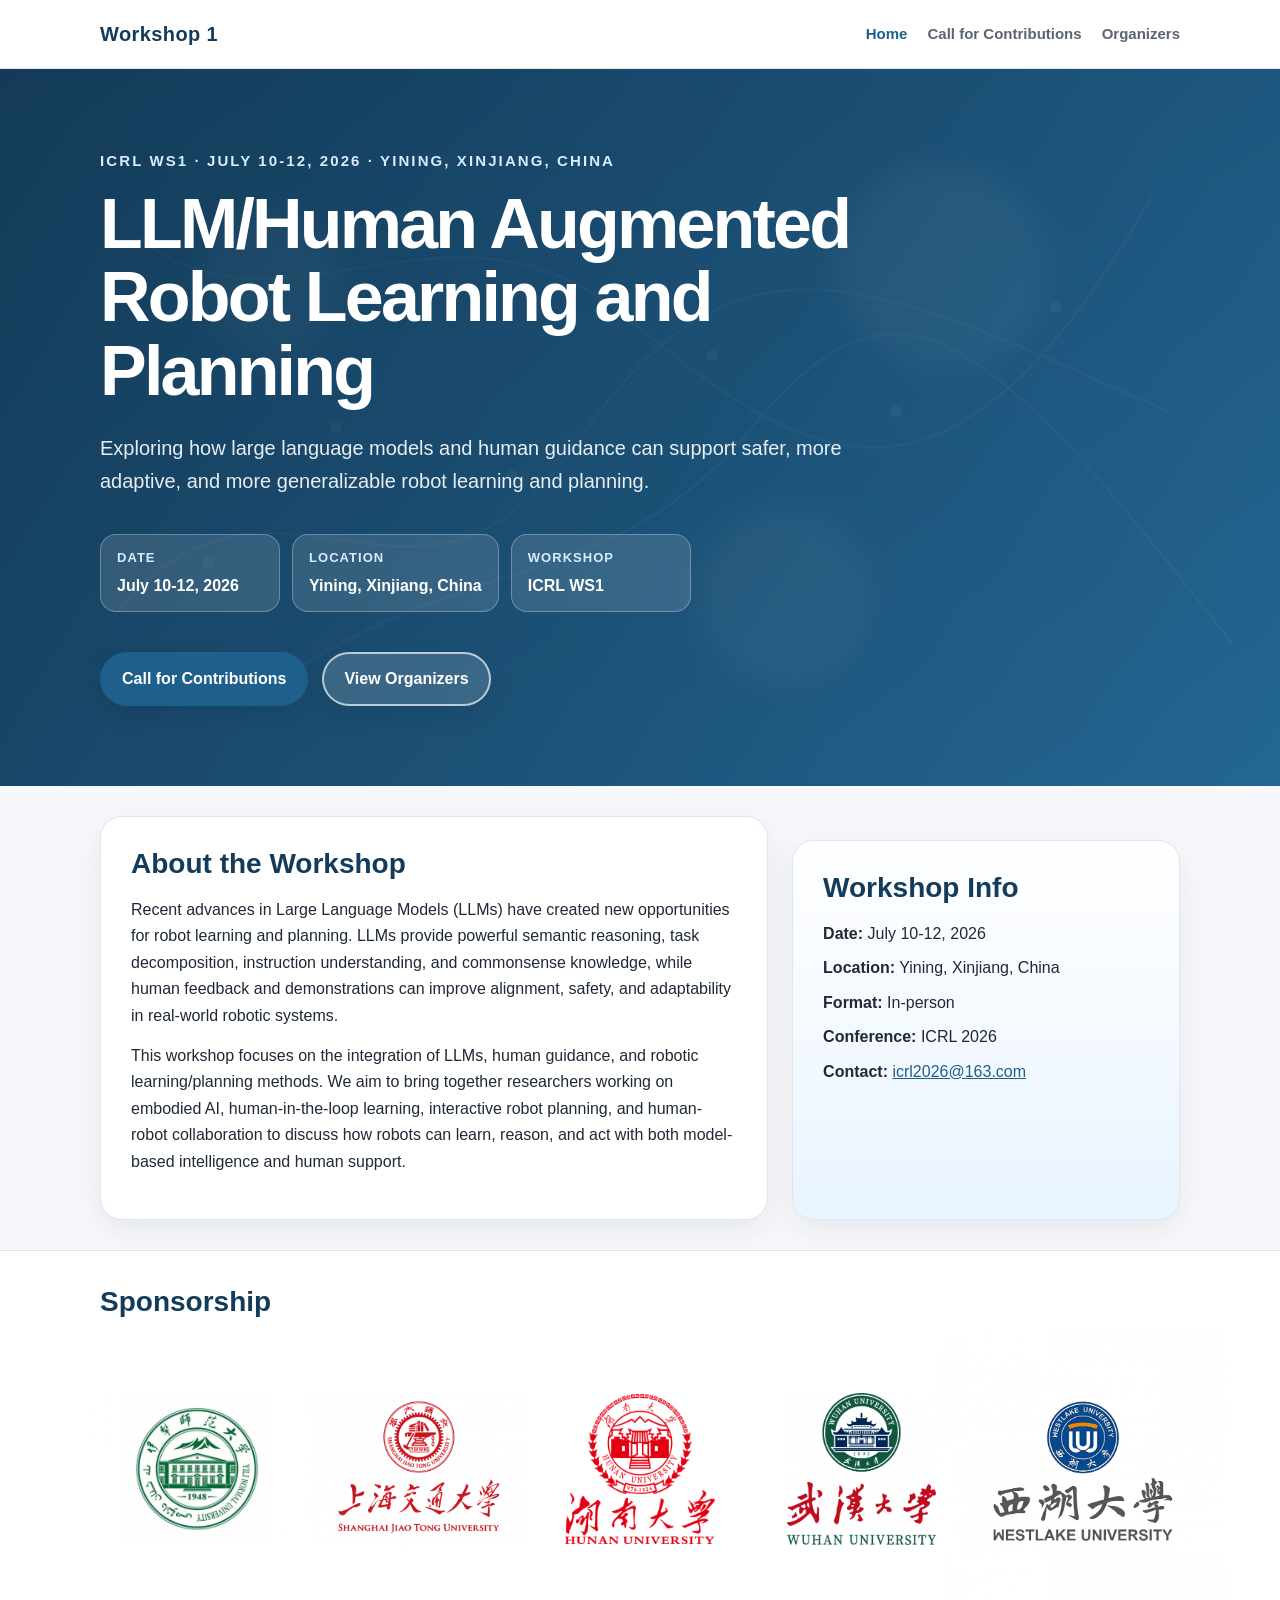
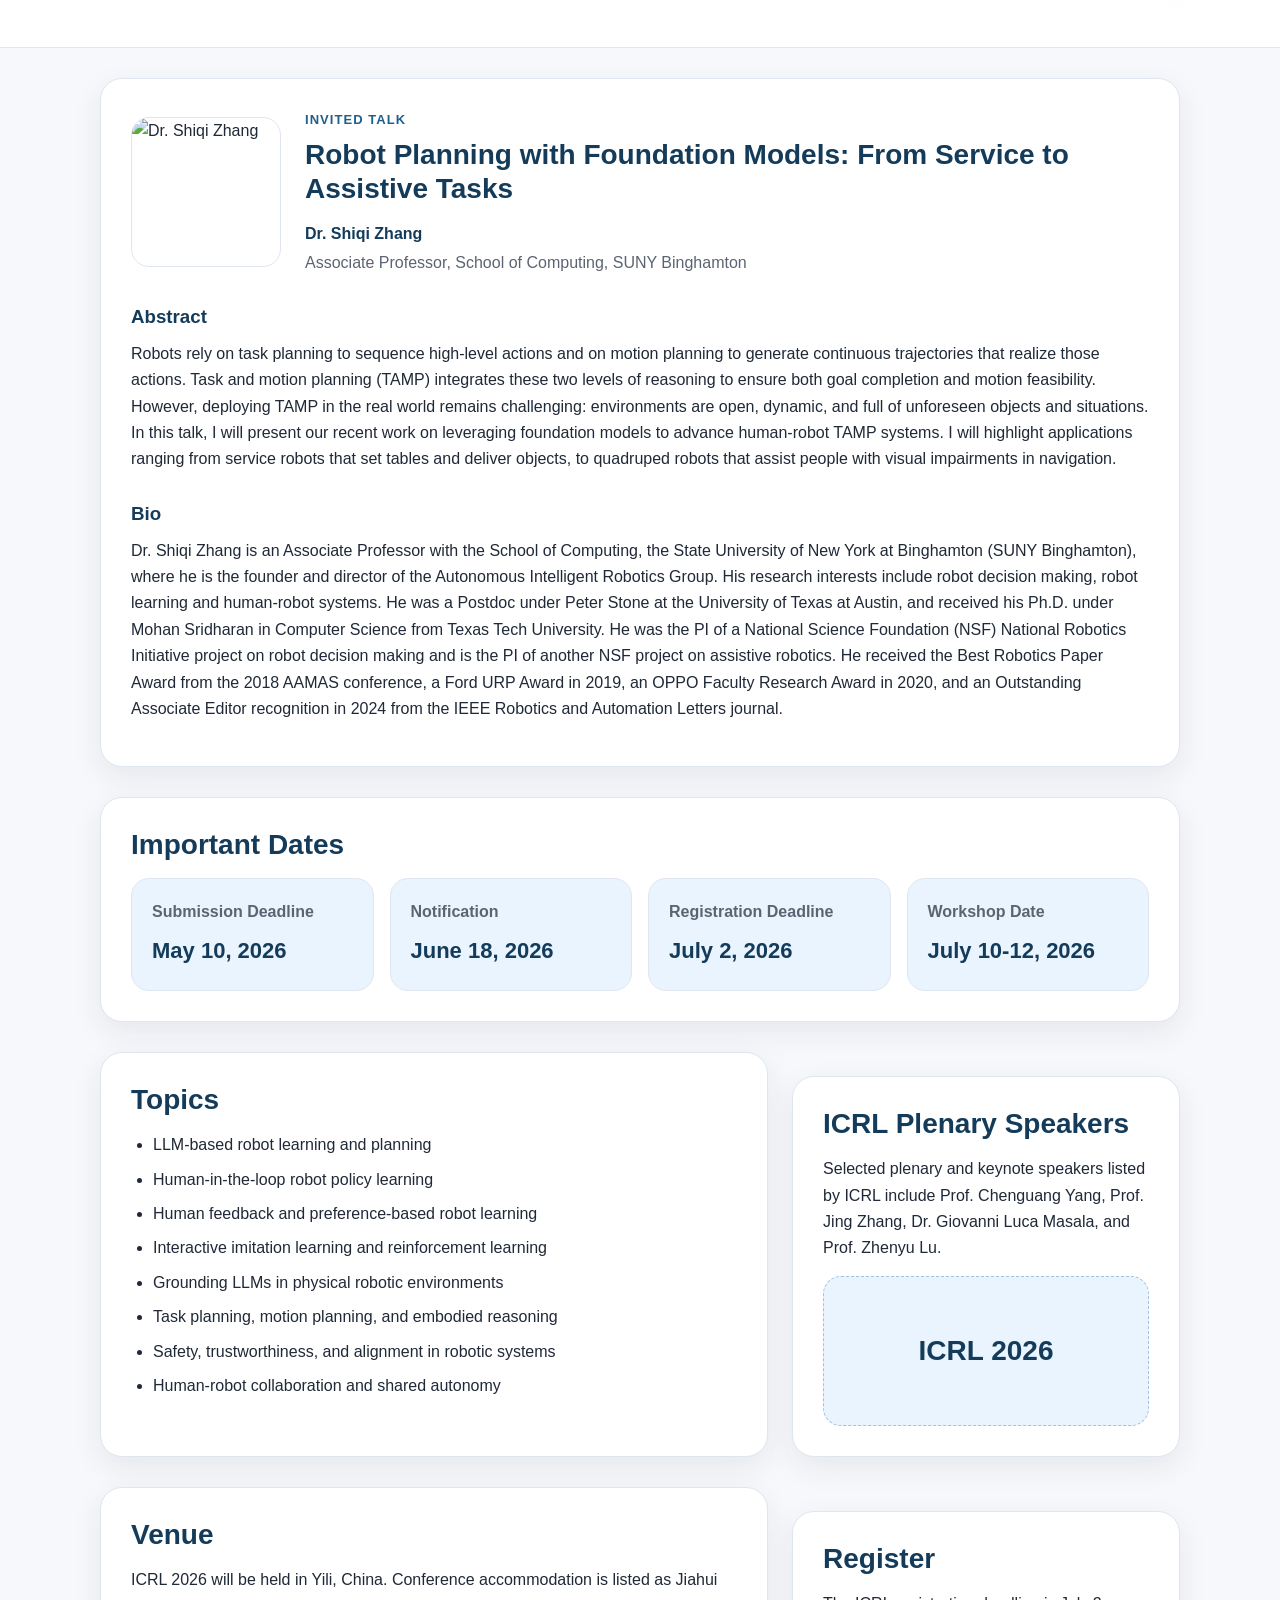
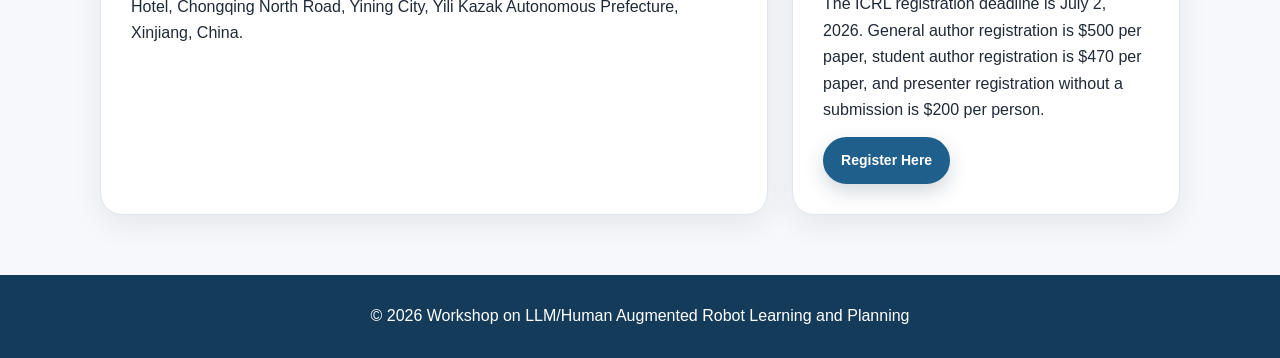
==== index.html @ d215c648 "Update website content" ====
<!DOCTYPE html>
<html lang="en">
<head>
  <meta charset="UTF-8" />
  <meta name="viewport" content="width=device-width, initial-scale=1.0" />
  <title>LLM/Human Augmented Robot Learning and Planning</title>
  <link rel="stylesheet" href="style.css" />
</head>
<body>
  <header class="topbar">
    <div class="wrap nav-wrap">
      <a class="site-name" href="index.html">Workshop 1</a>
      <nav>
        <a class="active" href="index.html">Home</a>
        <a href="call-for-contributions.html">Call for Contributions</a>
        <a href="organizers.html">Organizers</a>
      </nav>
    </div>
  </header>

  <main>
    <section class="hero">
      <div class="wrap hero-inner">
        <p class="eyebrow">ICRL WS1 · July 10-12, 2026 · Yining, Xinjiang, China</p>
        <h1>LLM/Human Augmented Robot Learning and Planning</h1>
        <p class="hero-summary">
          Exploring how large language models and human guidance can support safer,
          more adaptive, and more generalizable robot learning and planning.
        </p>
        <ul class="hero-facts">
          <li>
            <strong>Date</strong>
            <span>July 10-12, 2026</span>
          </li>
          <li>
            <strong>Location</strong>
            <span>Yining, Xinjiang, China</span>
          </li>
          <li>
            <strong>Workshop</strong>
            <span>ICRL WS1</span>
          </li>
        </ul>
        <div class="hero-actions">
          <a class="button" href="call-for-contributions.html">Call for Contributions</a>
          <a class="button ghost" href="organizers.html">View Organizers</a>
        </div>
      </div>
    </section>

    <section class="wrap content-grid">
      <article class="card wide">
        <h2>About the Workshop</h2>
        <p>
          Recent advances in Large Language Models (LLMs) have created new opportunities
          for robot learning and planning. LLMs provide powerful semantic reasoning,
          task decomposition, instruction understanding, and commonsense knowledge, while
          human feedback and demonstrations can improve alignment, safety, and adaptability
          in real-world robotic systems.
        </p>
        <p>
          This workshop focuses on the integration of LLMs, human guidance, and robotic
          learning/planning methods. We aim to bring together researchers working on
          embodied AI, human-in-the-loop learning, interactive robot planning, and
          human-robot collaboration to discuss how robots can learn, reason, and act with
          both model-based intelligence and human support.
        </p>
      </article>

      <aside class="card highlight">
        <h2>Workshop Info</h2>
        <ul class="clean-list">
          <li><strong>Date:</strong> July 10-12, 2026</li>
          <li><strong>Location:</strong> Yining, Xinjiang, China</li>
          <li><strong>Format:</strong> In-person</li>
          <li><strong>Conference:</strong> ICRL 2026</li>
          <li><strong>Contact:</strong> <a href="mailto:icrl2026@163.com">icrl2026@163.com</a></li>
        </ul>
        
      </aside>
    </section>

    <section class="organization-band">
      <div class="wrap">
        <h2>Sponsorship</h2>
        <div class="sponsor-row">
          <div class="sponsor-logo">
            <img class="logo-yili" src="assets/logos/ylsf.png" alt="Yili Normal University" />
          </div>
          <div class="sponsor-logo">
            <img class="logo-sjtu" src="assets/logos/shjt.png" alt="Shanghai Jiao Tong University" />
          </div>
          <div class="sponsor-logo">
            <img class="logo-hunan" src="assets/logos/hn.png" alt="Hunan University" />
          </div>
          <div class="sponsor-logo">
            <img class="logo-wuhan" src="assets/logos/wh.png" alt="Wuhan University" />
          </div>
          <div class="sponsor-logo">
            <img class="logo-westlake" src="assets/logos/xh.png" alt="Westlake University" />
          </div>
        </div>
      </div>
    </section>



    <section class="wrap">
  <article class="card talk-card">
    <div class="talk-header">
      <img
        class="talk-photo"
        src="https://www.cs.binghamton.edu/~szhang/images/recent.jpg"
        alt="Dr. Shiqi Zhang"
      />
      <div>
        <p class="section-label">Invited Talk</p>
        <h2>Robot Planning with Foundation Models: From Service to Assistive Tasks</h2>
        <p class="speaker-name">Dr. Shiqi Zhang</p>
        <p class="speaker-affiliation">
          Associate Professor, School of Computing, SUNY Binghamton
        </p>
      </div>
    </div>

    <h3>Abstract</h3>
    <p>
      Robots rely on task planning to sequence high-level actions and on motion planning
      to generate continuous trajectories that realize those actions. Task and motion
      planning (TAMP) integrates these two levels of reasoning to ensure both goal
      completion and motion feasibility. However, deploying TAMP in the real world
      remains challenging: environments are open, dynamic, and full of unforeseen objects
      and situations. In this talk, I will present our recent work on leveraging
      foundation models to advance human-robot TAMP systems. I will highlight
      applications ranging from service robots that set tables and deliver objects, to
      quadruped robots that assist people with visual impairments in navigation.
    </p>

    <h3>Bio</h3>
    <p>
      Dr. Shiqi Zhang is an Associate Professor with the School of Computing, the State
      University of New York at Binghamton (SUNY Binghamton), where he is the founder and
      director of the Autonomous Intelligent Robotics Group. His research interests include
      robot decision making, robot learning and human-robot systems. He was a Postdoc under
      Peter Stone at the University of Texas at Austin, and received his Ph.D. under Mohan
      Sridharan in Computer Science from Texas Tech University. He was the PI of a National
      Science Foundation (NSF) National Robotics Initiative project on robot decision making
      and is the PI of another NSF project on assistive robotics. He received the Best
      Robotics Paper Award from the 2018 AAMAS conference, a Ford URP Award in 2019, an
      OPPO Faculty Research Award in 2020, and an Outstanding Associate Editor recognition
      in 2024 from the IEEE Robotics and Automation Letters journal.
    </p>
  </article>
</section>


    <section class="wrap">
      <div class="card">
        <h2>Important Dates</h2>
        <div class="date-grid">
          <div class="date-item">
            <span>Submission Deadline</span>
            <strong>May 10, 2026</strong>
          </div>
          <div class="date-item">
            <span>Notification</span>
            <strong>June 18, 2026</strong>
          </div>
          <div class="date-item">
            <span>Registration Deadline</span>
            <strong>July 2, 2026</strong>
          </div>
          <div class="date-item">
            <span>Workshop Date</span>
            <strong>July 10-12, 2026</strong>
          </div>
        </div>
      </div>
    </section>

    <section class="wrap content-grid">
      <article class="card">
        <h2>Topics</h2>
        <ul>
          <li>LLM-based robot learning and planning</li>
          <li>Human-in-the-loop robot policy learning</li>
          <li>Human feedback and preference-based robot learning</li>
          <li>Interactive imitation learning and reinforcement learning</li>
          <li>Grounding LLMs in physical robotic environments</li>
          <li>Task planning, motion planning, and embodied reasoning</li>
          <li>Safety, trustworthiness, and alignment in robotic systems</li>
          <li>Human-robot collaboration and shared autonomy</li>
        </ul>
      </article>

      <article class="card">
        <h2>ICRL Plenary Speakers</h2>
        <p>
          Selected plenary and keynote speakers listed by ICRL include Prof. Chenguang Yang,
          Prof. Jing Zhang, Dr. Giovanni Luca Masala, and Prof. Zhenyu Lu.
        </p>
        <div class="speaker-placeholder">
          <span>ICRL 2026</span>
        </div>
      </article>
    </section>

    <section class="wrap content-grid">
      <article class="card">
        <h2>Venue</h2>
        <p>
          ICRL 2026 will be held in Yili, China. Conference accommodation is listed as
          Jiahui Hotel, Chongqing North Road, Yining City, Yili Kazak Autonomous
          Prefecture, Xinjiang, China.
        </p>
      </article>

      <article class="card">
        <h2>Register</h2>
        <p>
          The ICRL registration deadline is July 2, 2026. General author registration is
          $500 per paper, student author registration is $470 per paper, and presenter
          registration without a submission is $200 per person.
        </p>
        <a class="button small" href="https://www.icrl.net/registration-2/">Register Here</a>
      </article>
    </section>
  </main>

  <footer>
    <div class="wrap">
      <p>© 2026 Workshop on LLM/Human Augmented Robot Learning and Planning</p>
    </div>
  </footer>
</body>
</html>
---- style.css ----
:root {
  --bg: #f7f8fb;
  --text: #1f2937;
  --muted: #5b6472;
  --primary: #1f5f8b;
  --primary-dark: #143c5a;
  --accent: #e9f4ff;
  --card: #ffffff;
  --border: #dfe6ef;
  --shadow: 0 10px 30px rgba(18, 43, 68, 0.08);
}

* {
  box-sizing: border-box;
}

html {
  scroll-behavior: smooth;
}

body {
  margin: 0;
  font-family: Arial, Helvetica, sans-serif;
  color: var(--text);
  background: var(--bg);
  line-height: 1.65;
}

.wrap {
  width: min(1080px, calc(100% - 40px));
  margin: 0 auto;
}

.topbar {
  position: sticky;
  top: 0;
  z-index: 10;
  background: rgba(255, 255, 255, 0.96);
  border-bottom: 1px solid var(--border);
  backdrop-filter: blur(8px);
}

.nav-wrap {
  display: flex;
  justify-content: space-between;
  align-items: center;
  min-height: 68px;
  gap: 24px;
}

.site-name {
  font-weight: 800;
  color: var(--primary-dark);
  text-decoration: none;
  font-size: 20px;
  letter-spacing: 0.02em;
}

nav {
  display: flex;
  gap: 20px;
  flex-wrap: wrap;
  justify-content: flex-end;
}

nav a {
  color: var(--muted);
  text-decoration: none;
  font-weight: 700;
  font-size: 15px;
}

nav a:hover,
nav a.active {
  color: var(--primary);
}

.hero {
  min-height: 520px;
  display: flex;
  align-items: center;
  background:
    linear-gradient(120deg, rgba(20, 60, 90, 0.92), rgba(31, 95, 139, 0.82)),
    url("assets/banner.svg") center/cover no-repeat;
  color: white;
}

.hero-inner {
  padding: 80px 0;
}

.eyebrow {
  margin: 0 0 14px;
  font-size: 15px;
  text-transform: uppercase;
  letter-spacing: 0.14em;
  font-weight: 800;
  color: #d8ecff;
}

.hero h1,
.page-title h1 {
  margin: 0;
  max-width: 900px;
  font-size: clamp(38px, 6vw, 70px);
  line-height: 1.05;
  letter-spacing: -0.04em;
}

.hero-subtitle {
  max-width: 760px;
  font-size: 21px;
  margin: 24px 0 32px;
  color: rgba(255, 255, 255, 0.9);
}

.hero-summary {
  max-width: 760px;
  margin: 24px 0 28px;
  color: rgba(255, 255, 255, 0.9);
  font-size: 20px;
}

.hero-facts {
  display: flex;
  flex-wrap: wrap;
  gap: 12px;
  margin: 0 0 32px;
  padding: 0;
  list-style: none;
}

.hero-facts li {
  min-width: 180px;
  padding: 12px 16px;
  border: 1px solid rgba(255, 255, 255, 0.28);
  border-radius: 16px;
  background: rgba(255, 255, 255, 0.12);
}

.hero-facts strong,
.hero-facts span {
  display: block;
}

.hero-facts strong {
  font-size: 13px;
  text-transform: uppercase;
  letter-spacing: 0.08em;
  color: #d8ecff;
}

.hero-facts span {
  margin-top: 4px;
  color: #ffffff;
  font-weight: 800;
}

.hero-actions {
  display: flex;
  gap: 14px;
  flex-wrap: wrap;
}

.button {
  display: inline-flex;
  align-items: center;
  justify-content: center;
  padding: 12px 20px;
  border-radius: 999px;
  background: var(--primary);
  color: white;
  text-decoration: none;
  font-weight: 800;
  border: 2px solid var(--primary);
  box-shadow: 0 8px 20px rgba(18, 43, 68, 0.18);
}

.button:hover {
  background: var(--primary-dark);
  border-color: var(--primary-dark);
}

.button.ghost {
  background: rgba(255, 255, 255, 0.14);
  color: white;
  border-color: rgba(255, 255, 255, 0.65);
}

.button.small {
  padding: 10px 16px;
  font-size: 14px;
}

.page-title {
  padding: 86px 0;
  color: white;
  background: linear-gradient(120deg, var(--primary-dark), var(--primary));
}

main > .wrap,
main > .content-grid {
  margin-top: 30px;
  margin-bottom: 30px;
}

.content-grid {
  display: grid;
  grid-template-columns: minmax(0, 1.55fr) minmax(280px, 0.9fr);
  gap: 24px;
}

.card {
  background: var(--card);
  border: 1px solid var(--border);
  border-radius: 22px;
  padding: 30px;
  box-shadow: var(--shadow);
}

.card + .card {
  margin-top: 24px;
}

.card.wide {
  min-height: 100%;
}

.card.highlight {
  background: linear-gradient(180deg, #ffffff, var(--accent));
}

.organization-band {
  margin: 18px 0 24px;
  padding: 34px 0 38px;
  background: #ffffff;
  border-top: 1px solid var(--border);
  border-bottom: 1px solid var(--border);
}

.organization-band h2 {
  margin-bottom: 10px;
}

.sponsor-row {
  display: grid;
  grid-template-columns: repeat(5, minmax(150px, 1fr));
  gap: 28px;
  align-items: center;
  max-width: 1080px;
  margin: 0 auto;
}

.sponsor-logo {
  display: flex;
  min-height: 164px;
  align-items: center;
  justify-content: center;
  padding: 0 8px;
}

.sponsor-logo img {
  width: auto;
  max-width: 252px;
  max-height: 154px;
  object-fit: contain;
}

.sponsor-logo .logo-yili {
  max-width: 216px;
  max-height: 144px;
}

.sponsor-logo .logo-sjtu {
  max-width: 264px;
  max-height: 154px;
}

.sponsor-logo .logo-hunan {
  max-width: 208px;
  max-height: 150px;
}

.sponsor-logo .logo-wuhan {
  max-width: 218px;
  max-height: 152px;
}

.sponsor-logo .logo-westlake {
  max-width: 450px;
  max-height: 280px;
}

h2 {
  margin: 0 0 16px;
  color: var(--primary-dark);
  font-size: 28px;
  line-height: 1.2;
}

p {
  margin: 0 0 14px;
}

ul {
  margin: 0;
  padding-left: 22px;
}

li {
  margin: 8px 0;
}

.clean-list {
  list-style: none;
  padding-left: 0;
}

.date-grid {
  display: grid;
  grid-template-columns: repeat(4, minmax(0, 1fr));
  gap: 16px;
}

.date-item {
  padding: 20px;
  border: 1px solid var(--border);
  border-radius: 18px;
  background: var(--accent);
}

.date-item span {
  display: block;
  color: var(--muted);
  font-weight: 700;
  margin-bottom: 8px;
}

.date-item strong {
  color: var(--primary-dark);
  font-size: 22px;
}

.speaker-placeholder {
  height: 150px;
  border-radius: 18px;
  display: grid;
  place-items: center;
  background: var(--accent);
  border: 1px dashed #9fc2df;
  color: var(--primary-dark);
  font-size: 28px;
  font-weight: 800;
}

table {
  width: 100%;
  border-collapse: collapse;
  overflow: hidden;
  border-radius: 12px;
}

th,
td {
  border: 1px solid var(--border);
  padding: 14px;
  text-align: left;
}

th {
  background: var(--accent);
  color: var(--primary-dark);
}

.organizers-grid {
  display: grid;
  grid-template-columns: repeat(2, minmax(0, 1fr));
  gap: 24px;
}

.organizer-card {
  display: flex;
  gap: 20px;
  align-items: flex-start;
  background: white;
  border: 1px solid var(--border);
  border-radius: 22px;
  padding: 24px;
  box-shadow: var(--shadow);
}

.organizer-card img {
  width: 118px;
  height: 118px;
  border-radius: 18px;
  object-fit: cover;
  flex: 0 0 auto;
  background: var(--accent);
}

.organizer-card h2 {
  font-size: 22px;
  margin-bottom: 6px;
}

.affiliation {
  color: var(--primary);
  font-weight: 800;
  margin-bottom: 10px;
}

a {
  color: var(--primary);
}

footer {
  margin-top: 60px;
  padding: 28px 0;
  color: white;
  background: var(--primary-dark);
  text-align: center;
}

footer p {
  margin: 0;
}

@media (max-width: 800px) {
  .nav-wrap {
    align-items: flex-start;
    flex-direction: column;
    padding: 14px 0;
  }

  nav {
    justify-content: flex-start;
    gap: 12px;
  }

  .hero {
    min-height: 460px;
  }

  .organization-band {
    padding: 28px 0 32px;
  }

  .organization-band h2 {
    margin-bottom: 10px;
  }

  .content-grid,
  .organizers-grid,
  .date-grid {
    grid-template-columns: 1fr;
  }

  .sponsor-row {
    grid-template-columns: repeat(2, minmax(0, 1fr));
    gap: 18px;
  }

  .sponsor-logo {
    min-height: 124px;
  }

  .sponsor-logo img {
    max-width: 176px;
    max-height: 112px;
  }

  .sponsor-logo .logo-yili {
    max-width: 168px;
    max-height: 112px;
  }

  .sponsor-logo .logo-sjtu {
    max-width: 184px;
    max-height: 116px;
  }

  .sponsor-logo .logo-hunan {
    max-width: 158px;
    max-height: 112px;
  }

  .sponsor-logo .logo-wuhan {
    max-width: 168px;
    max-height: 114px;
  }

  .sponsor-logo .logo-westlake {
    max-width: 226px;
    max-height: 142px;
  }

  .organizer-card {
    flex-direction: column;
  }
}

.talk-card h3 {
  margin: 26px 0 8px;
  color: var(--primary-dark);
}

.talk-header {
  display: grid;
  grid-template-columns: 150px 1fr;
  gap: 24px;
  align-items: center;
  margin-bottom: 24px;
}

.talk-photo {
  width: 150px;
  height: 150px;
  border-radius: 18px;
  object-fit: cover;
  border: 1px solid var(--border);
}

.section-label {
  margin: 0 0 8px;
  color: var(--primary);
  font-weight: 800;
  text-transform: uppercase;
  letter-spacing: 0.08em;
  font-size: 13px;
}

.speaker-name {
  margin: 12px 0 2px;
  font-weight: 800;
  color: var(--primary-dark);
}

.speaker-affiliation {
  margin: 0;
  color: var(--muted);
}

@media (max-width: 680px) {
  .talk-header {
    grid-template-columns: 1fr;
  }

  .talk-photo {
    width: 132px;
    height: 132px;
  }
}
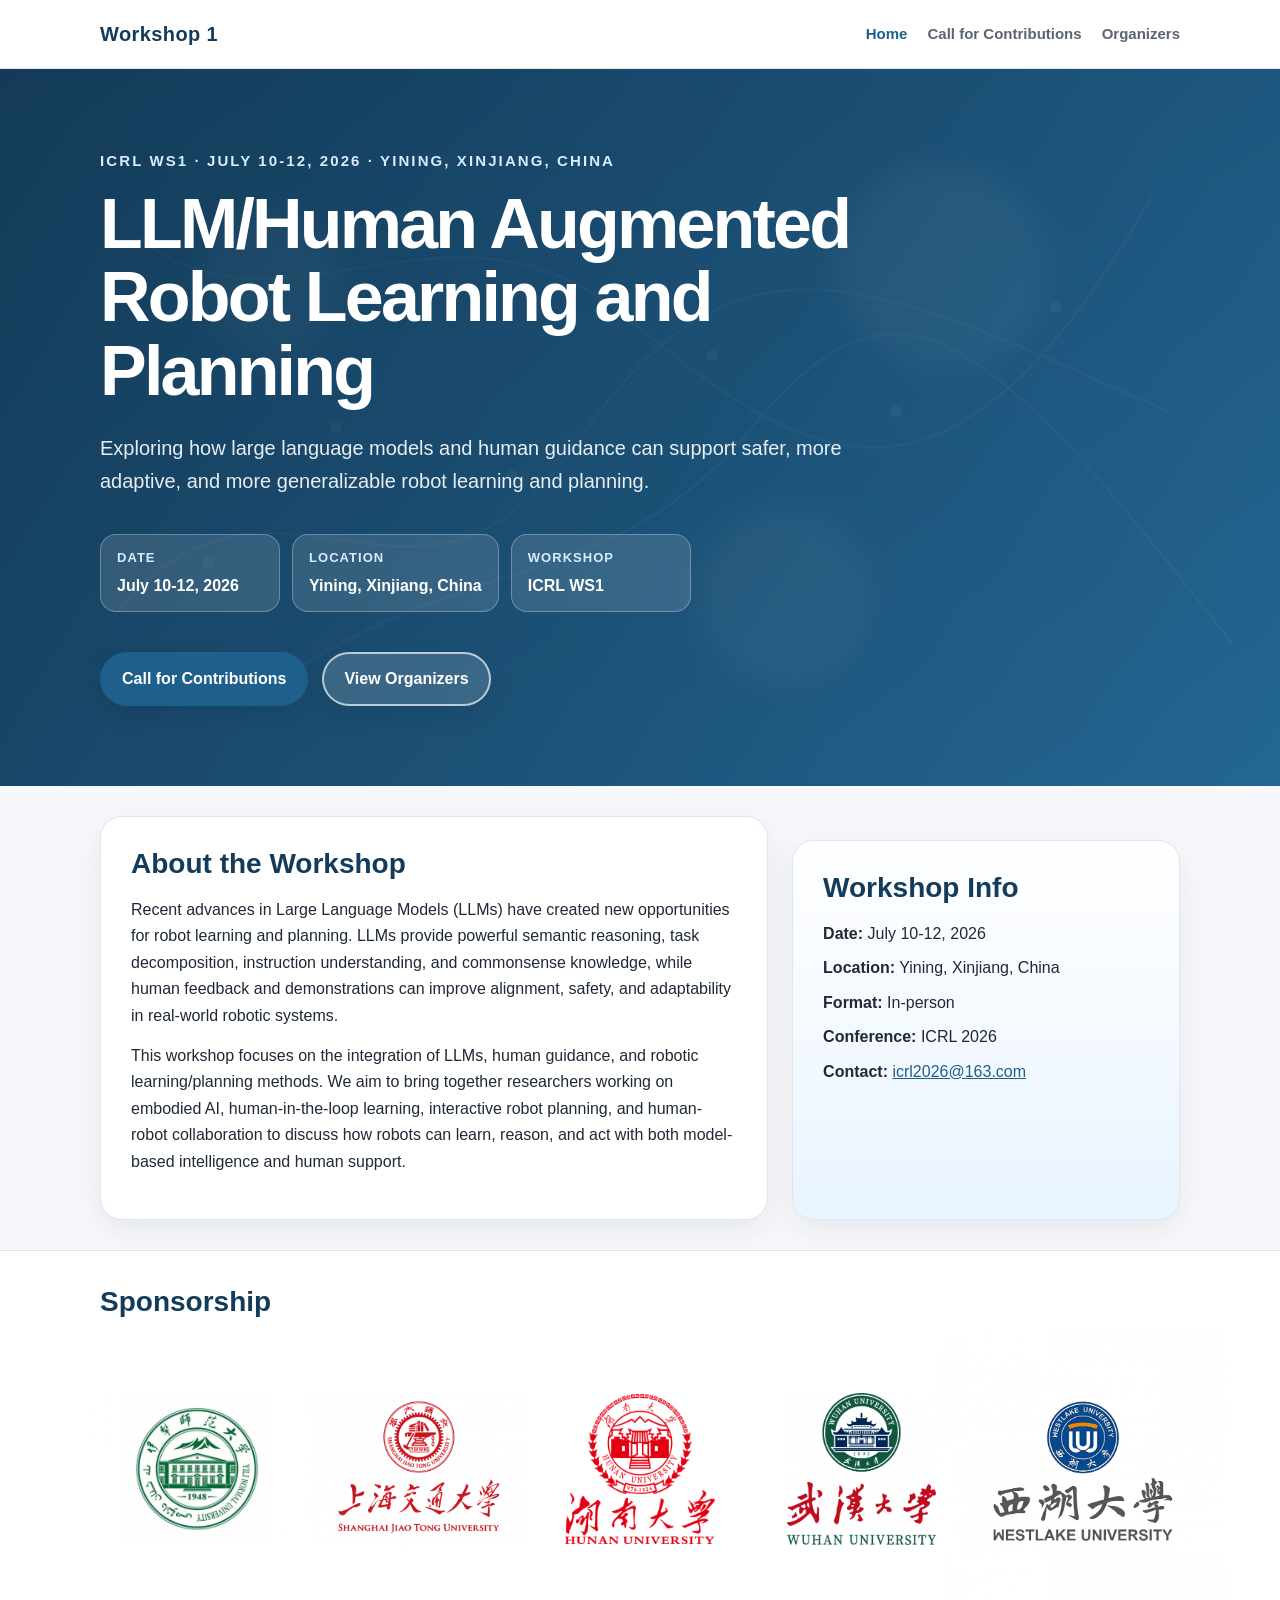
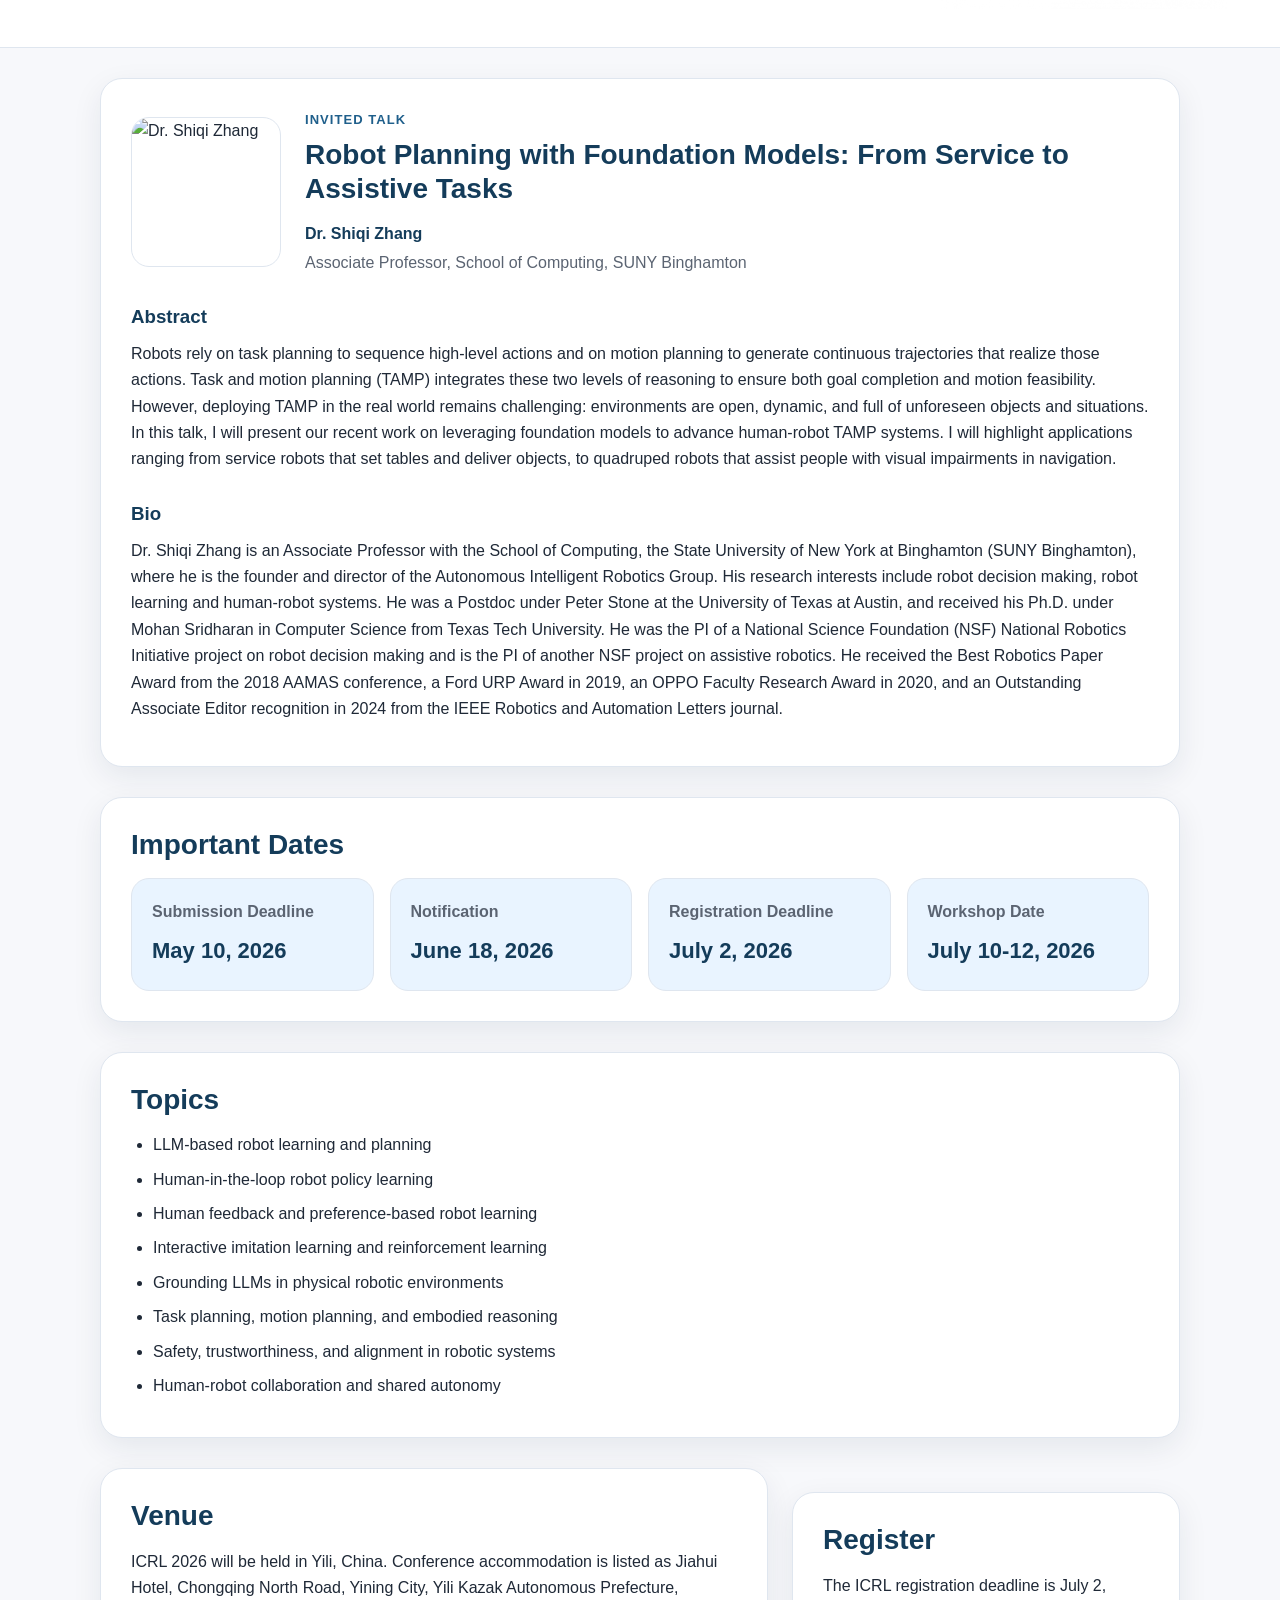
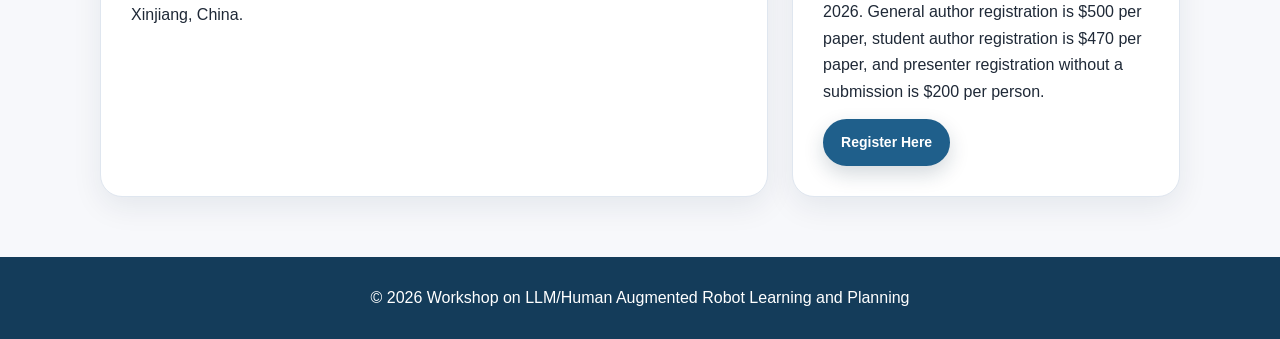
==== commit 5fa906f8: "Update website content-1" ====
--- a/index.html
+++ b/index.html
@@ -178,7 +178,7 @@
       </div>
     </section>
 
-    <section class="wrap content-grid">
+    <section class="wrap">
       <article class="card">
         <h2>Topics</h2>
         <ul>
@@ -192,17 +192,6 @@
           <li>Human-robot collaboration and shared autonomy</li>
         </ul>
       </article>
-
-      <article class="card">
-        <h2>ICRL Plenary Speakers</h2>
-        <p>
-          Selected plenary and keynote speakers listed by ICRL include Prof. Chenguang Yang,
-          Prof. Jing Zhang, Dr. Giovanni Luca Masala, and Prof. Zhenyu Lu.
-        </p>
-        <div class="speaker-placeholder">
-          <span>ICRL 2026</span>
-        </div>
-      </article>
     </section>
 
     <section class="wrap content-grid">
--- a/style.css
+++ b/style.css
@@ -341,18 +341,6 @@
   font-size: 22px;
 }
 
-.speaker-placeholder {
-  height: 150px;
-  border-radius: 18px;
-  display: grid;
-  place-items: center;
-  background: var(--accent);
-  border: 1px dashed #9fc2df;
-  color: var(--primary-dark);
-  font-size: 28px;
-  font-weight: 800;
-}
-
 table {
   width: 100%;
   border-collapse: collapse;
@@ -549,4 +537,4 @@
     width: 132px;
     height: 132px;
   }
-}+}
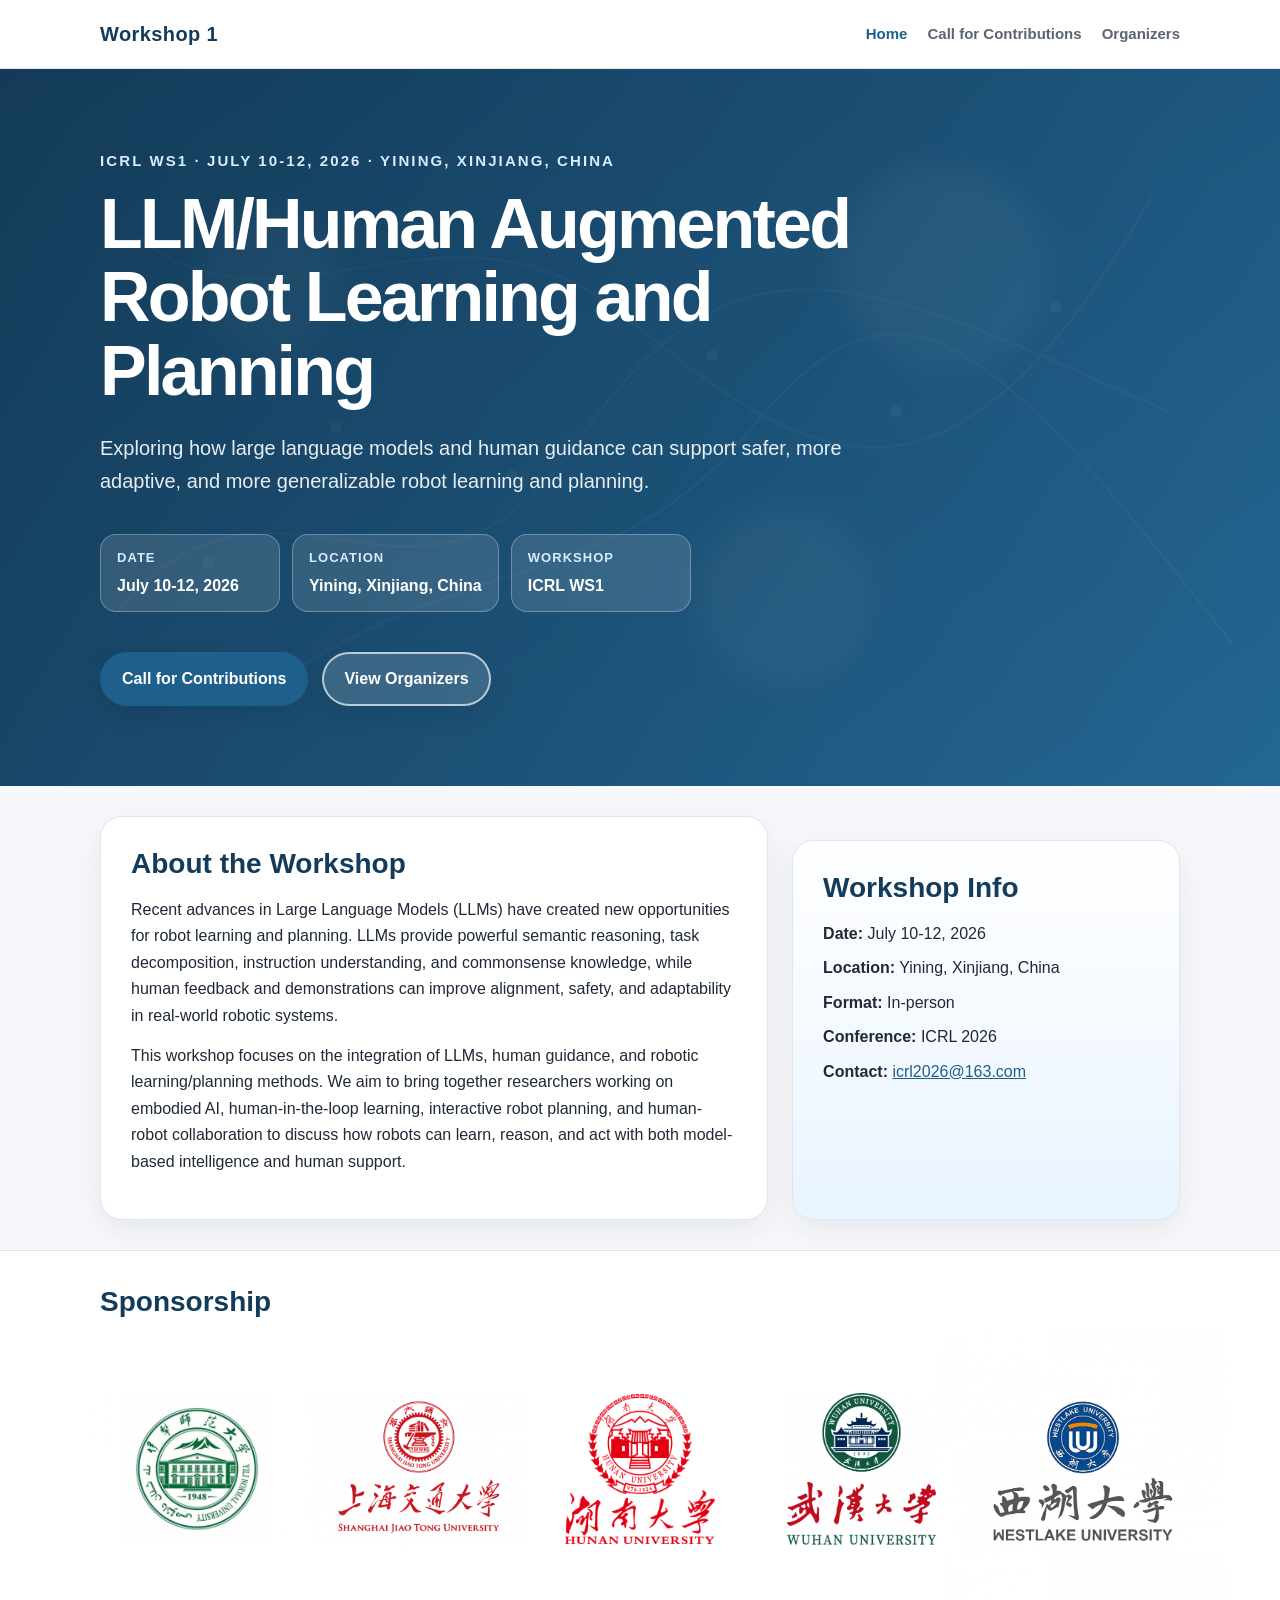
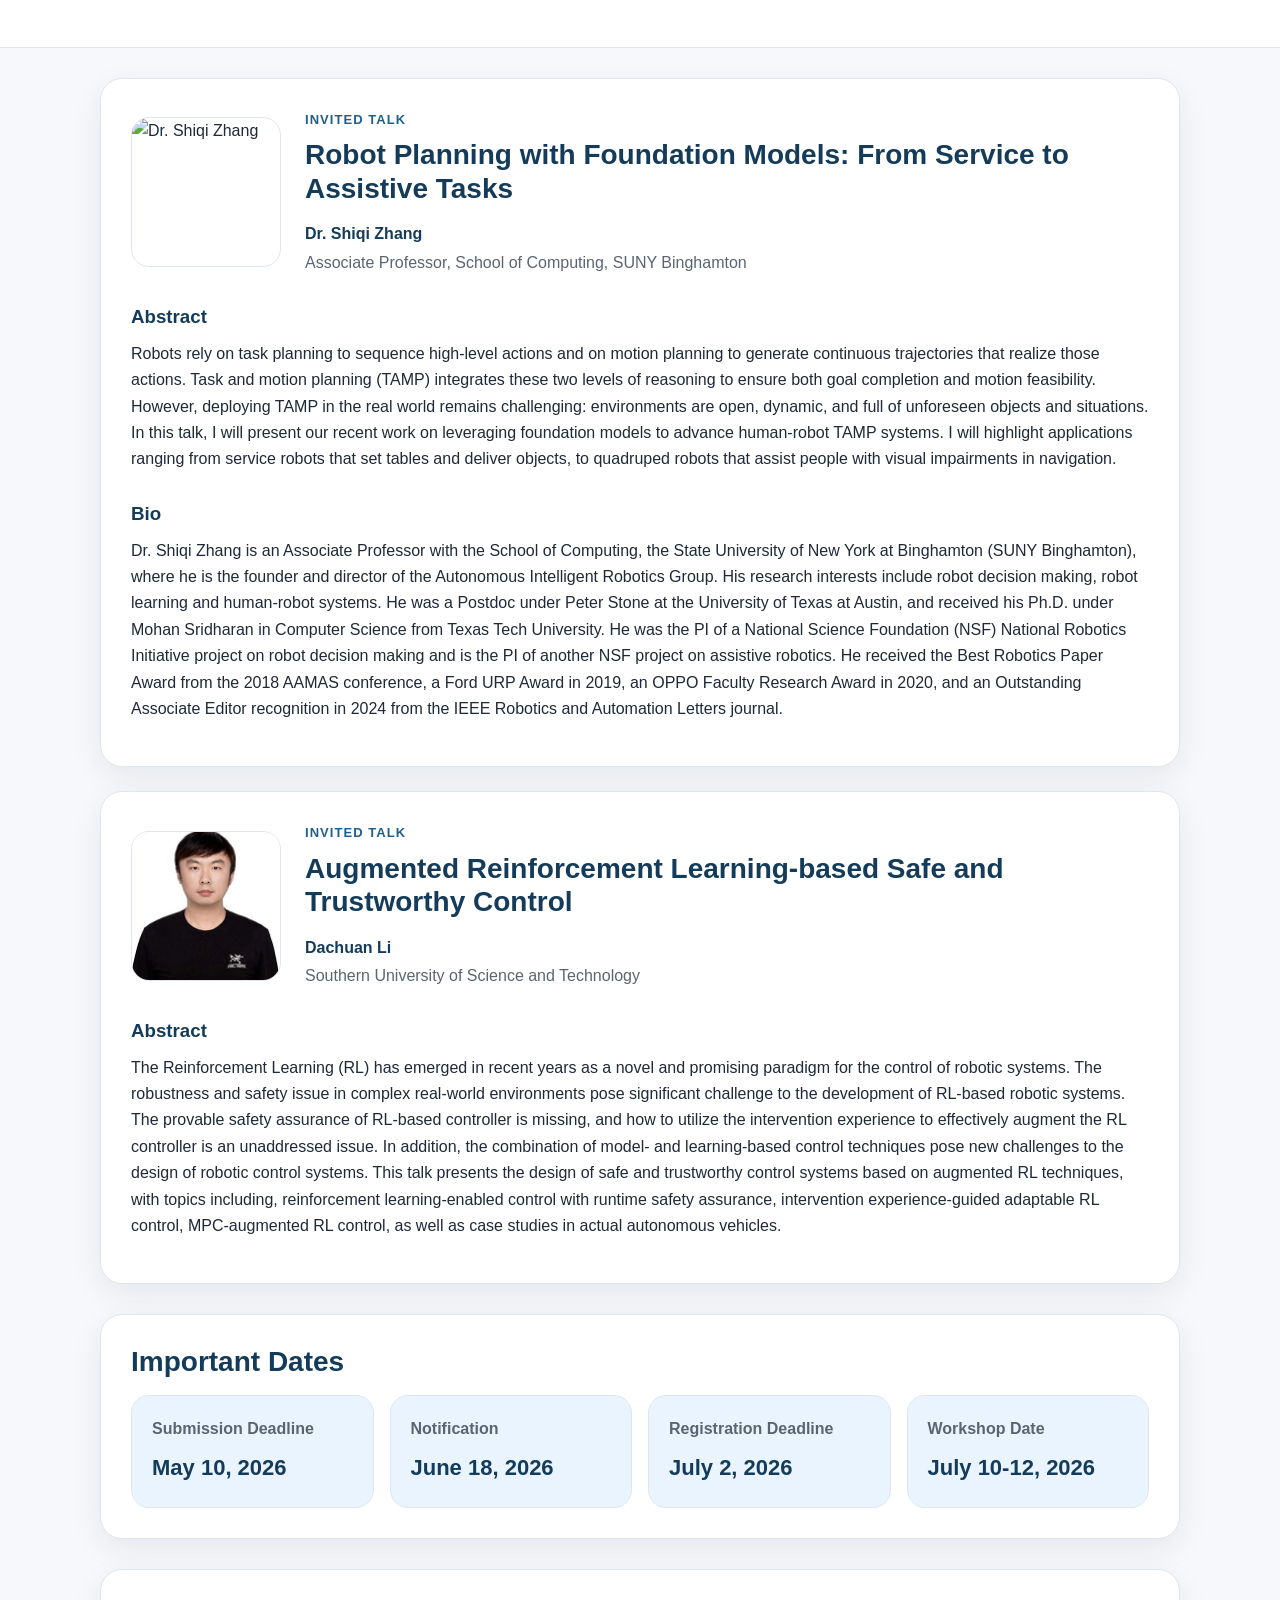
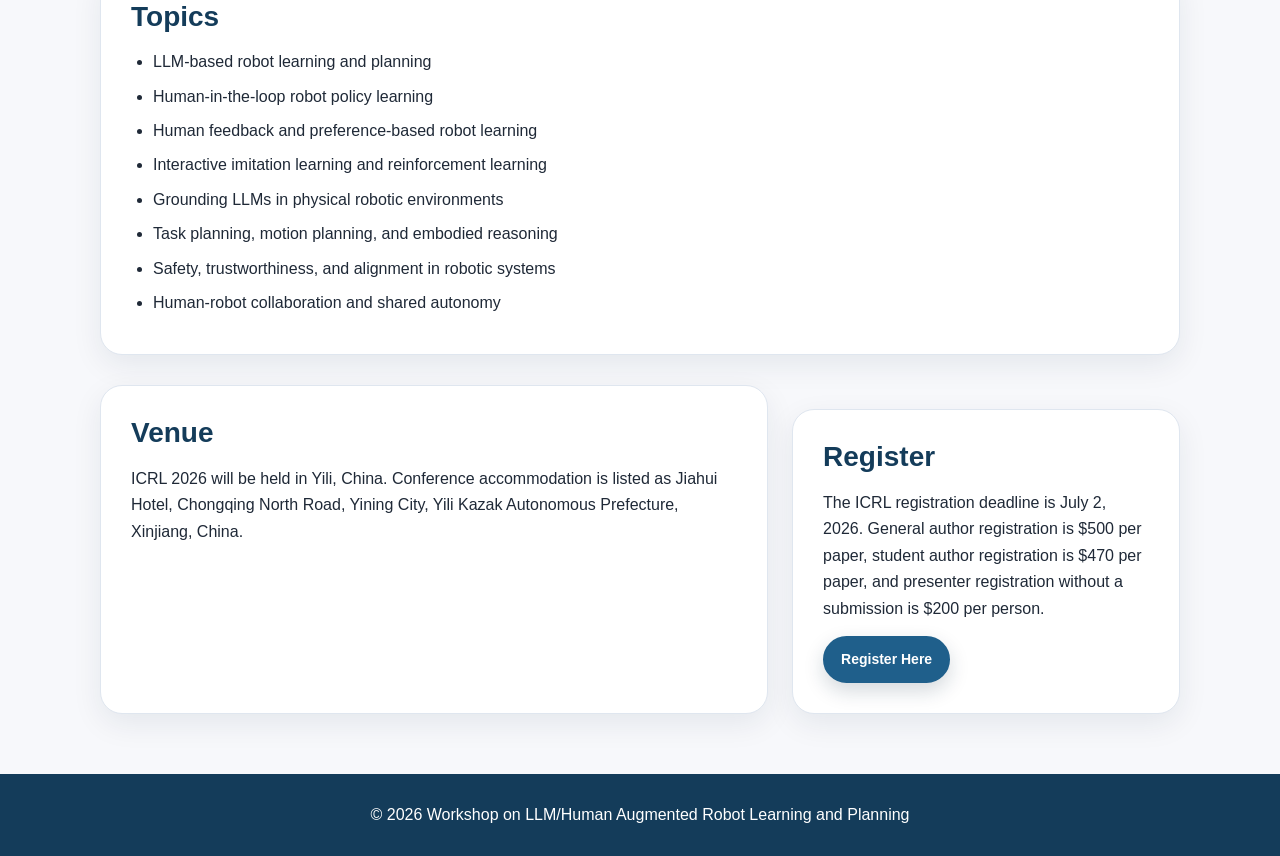
==== commit 3bc54f53: "update website content  2" ====
--- a/index.html
+++ b/index.html
@@ -151,6 +151,40 @@
       in 2024 from the IEEE Robotics and Automation Letters journal.
     </p>
   </article>
+
+  <article class="card talk-card">
+    <div class="talk-header">
+      <img
+        class="talk-photo"
+        src="assets/dachuanli.png"
+        alt="Dachuan Li"
+      />
+      <div>
+        <p class="section-label">Invited Talk</p>
+        <h2>Augmented Reinforcement Learning-based Safe and Trustworthy Control</h2>
+        <p class="speaker-name">Dachuan Li</p>
+        <p class="speaker-affiliation">
+          Southern University of Science and Technology
+        </p>
+      </div>
+    </div>
+
+    <h3>Abstract</h3>
+    <p>
+      The Reinforcement Learning (RL) has emerged in recent years as a novel and
+      promising paradigm for the control of robotic systems. The robustness and safety
+      issue in complex real-world environments pose significant challenge to the
+      development of RL-based robotic systems. The provable safety assurance of RL-based
+      controller is missing, and how to utilize the intervention experience to
+      effectively augment the RL controller is an unaddressed issue. In addition, the
+      combination of model- and learning-based control techniques pose new challenges to
+      the design of robotic control systems. This talk presents the design of safe and
+      trustworthy control systems based on augmented RL techniques, with topics including,
+      reinforcement learning-enabled control with runtime safety assurance, intervention
+      experience-guided adaptable RL control, MPC-augmented RL control, as well as case
+      studies in actual autonomous vehicles.
+    </p>
+  </article>
 </section>
 
 
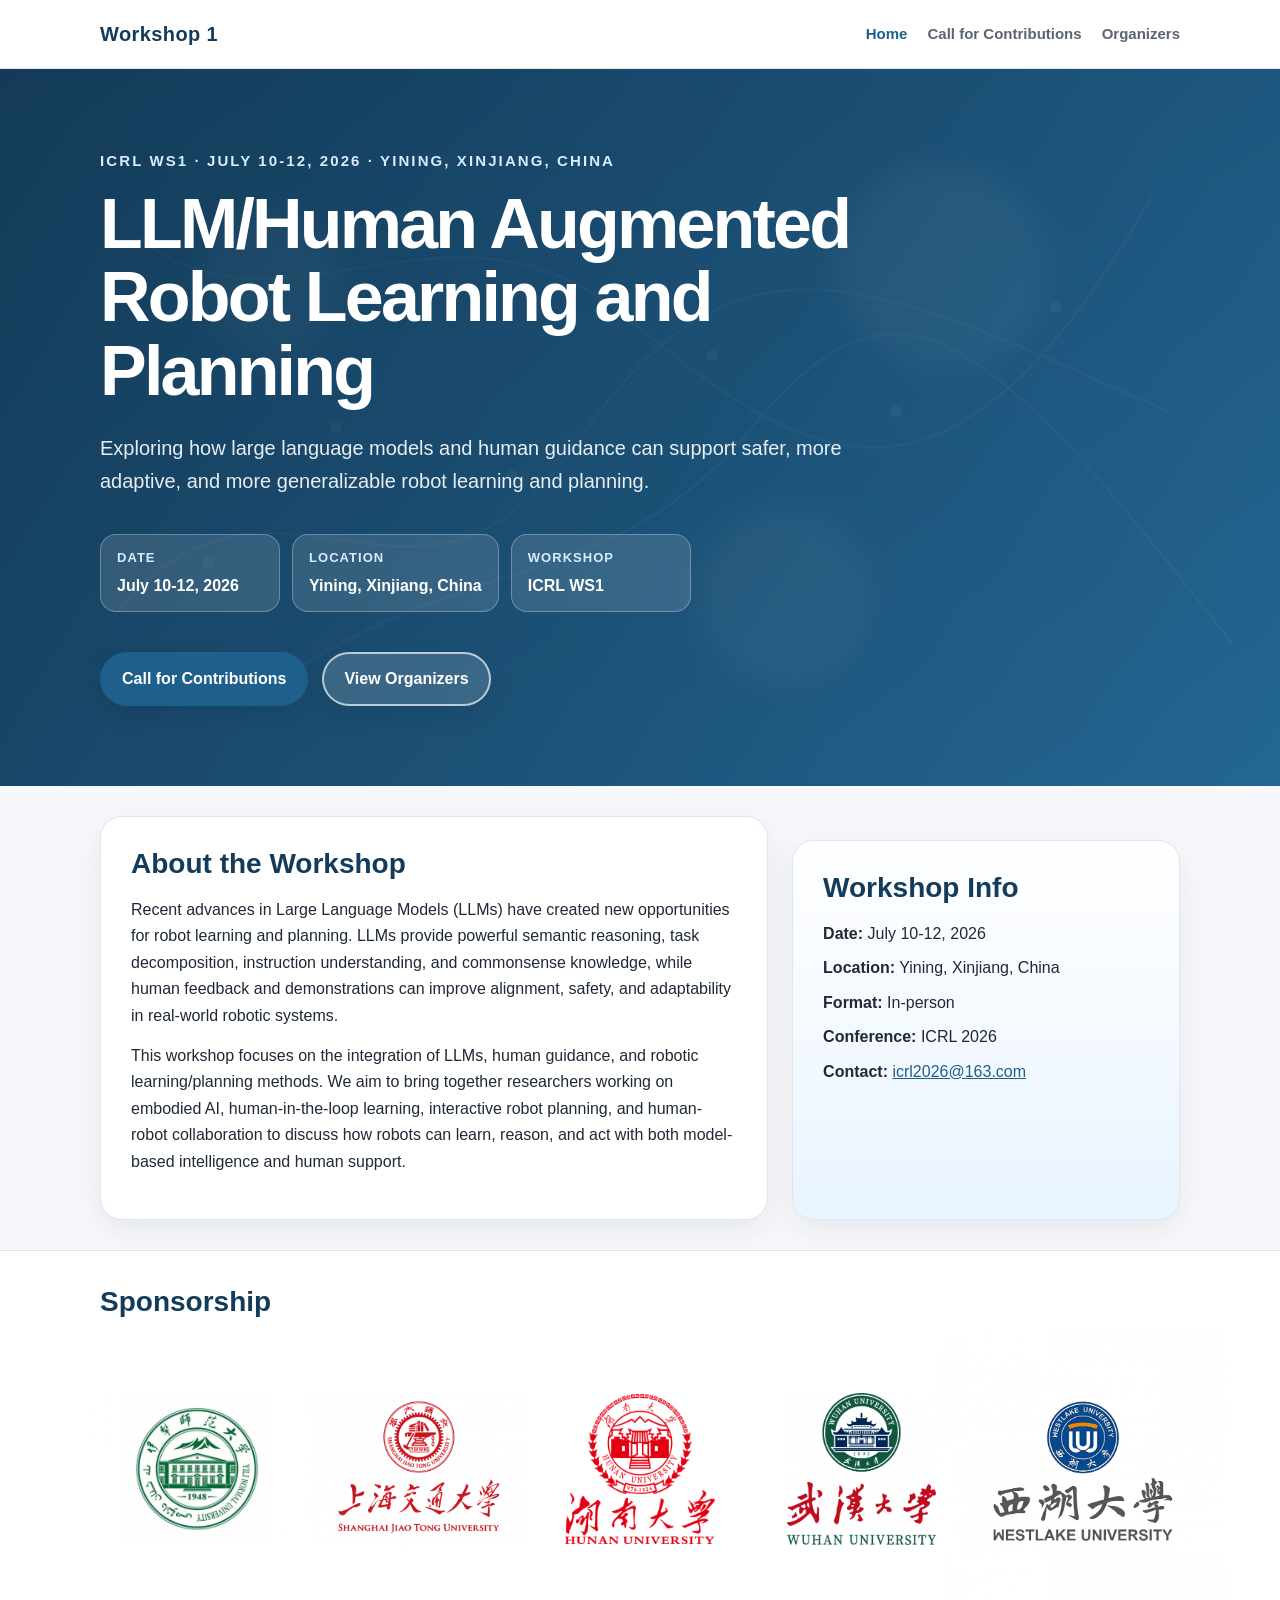
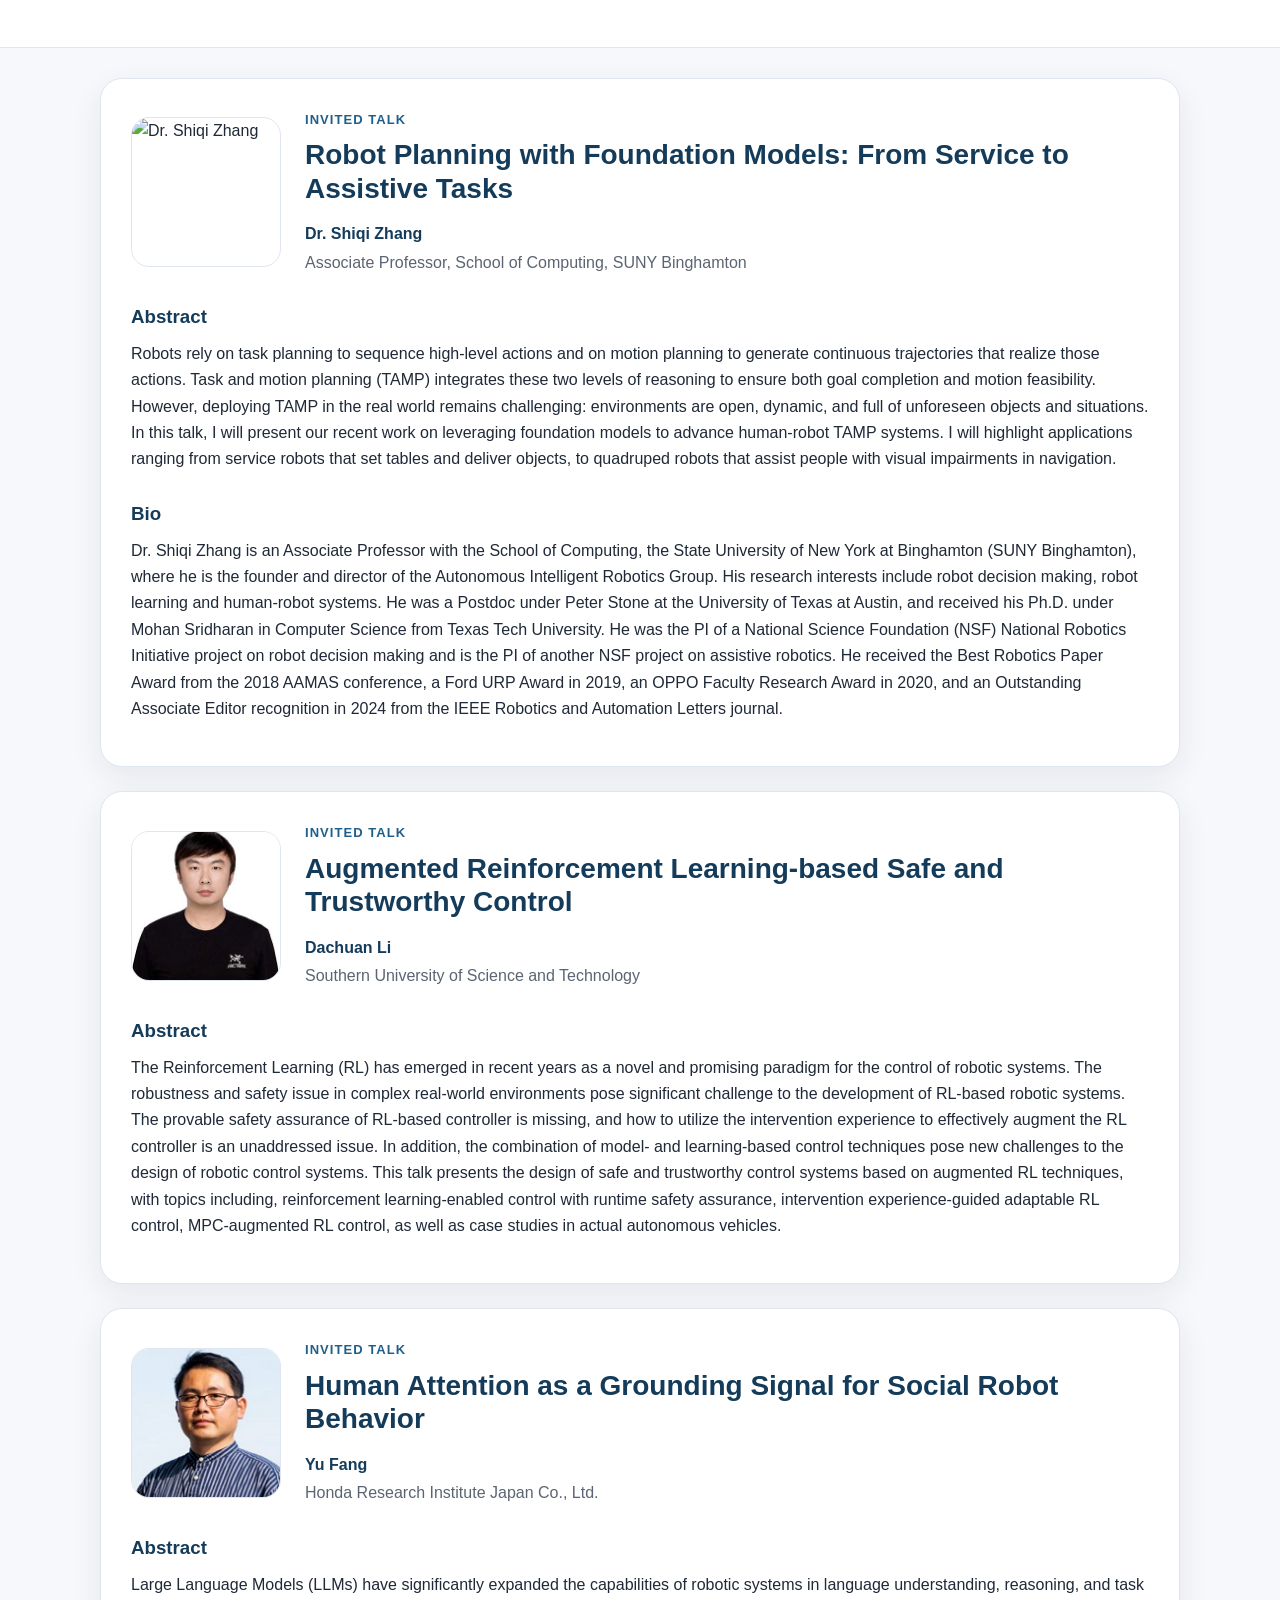
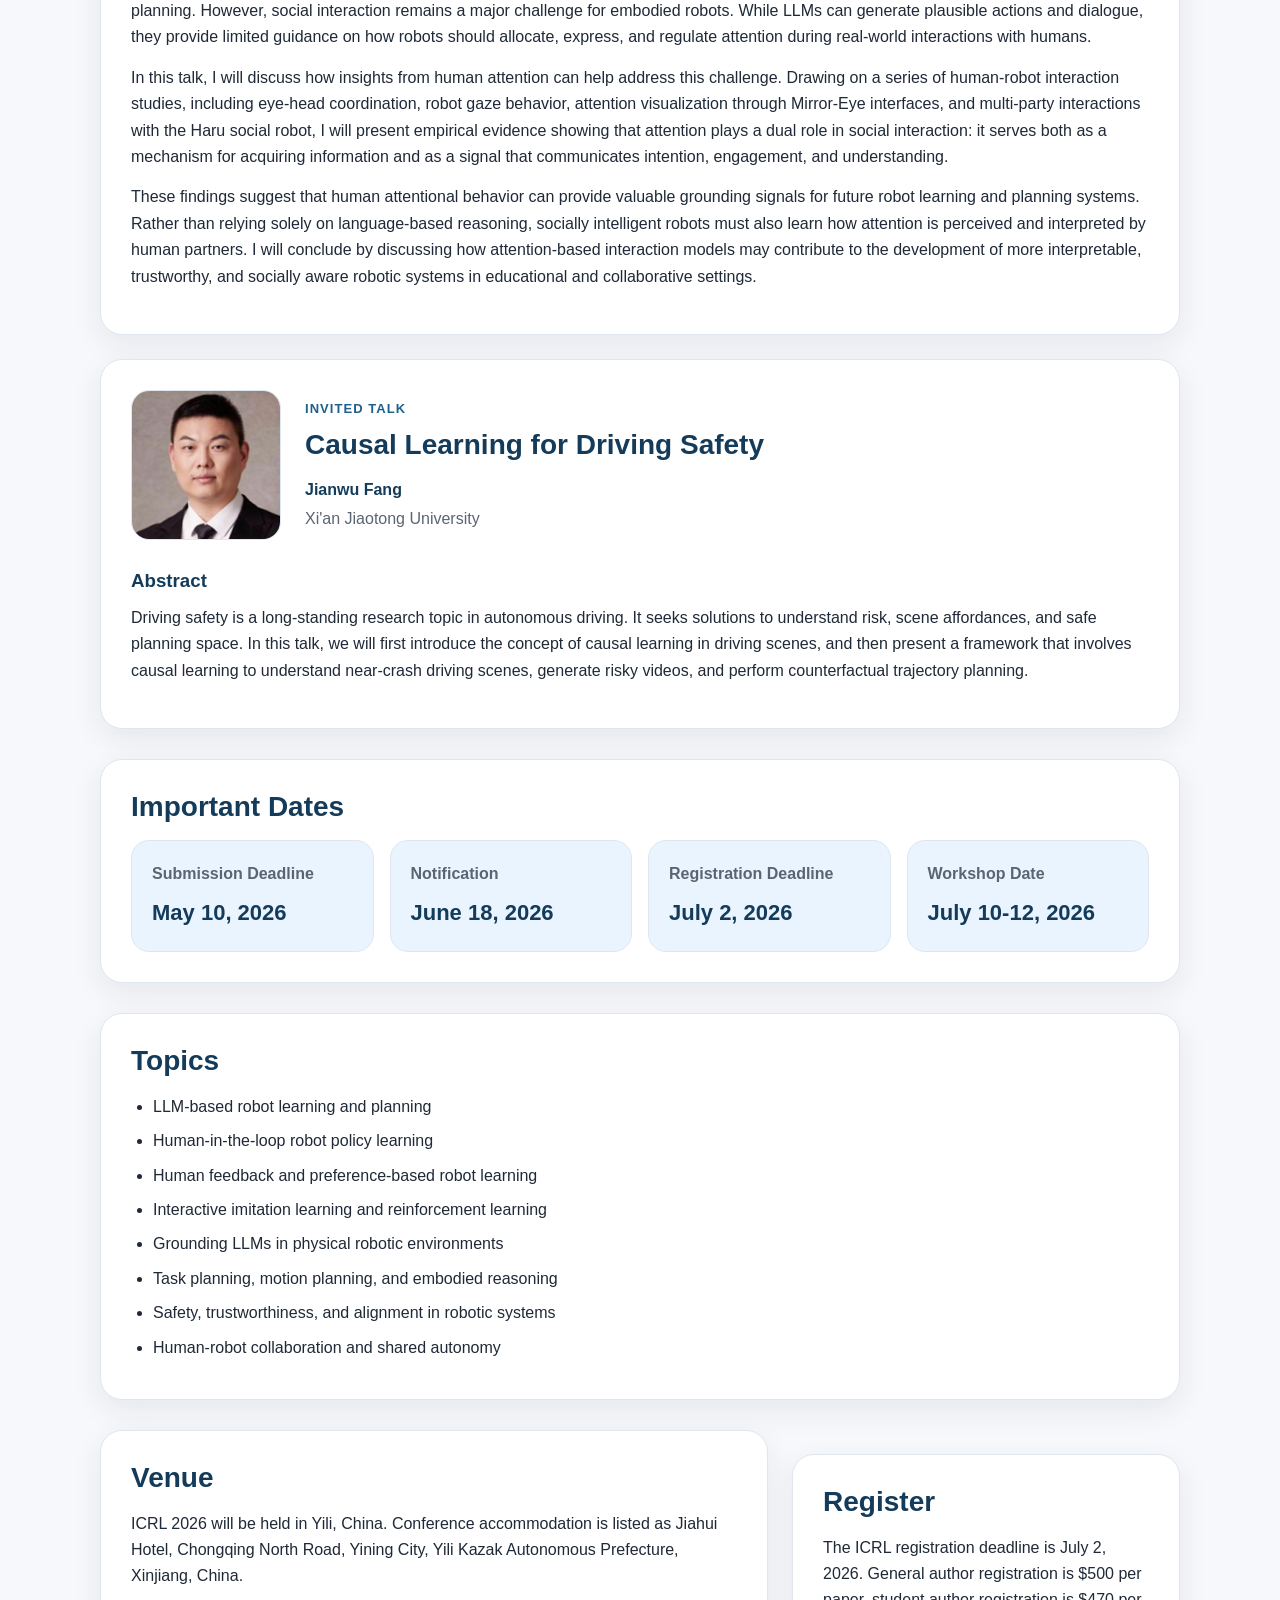
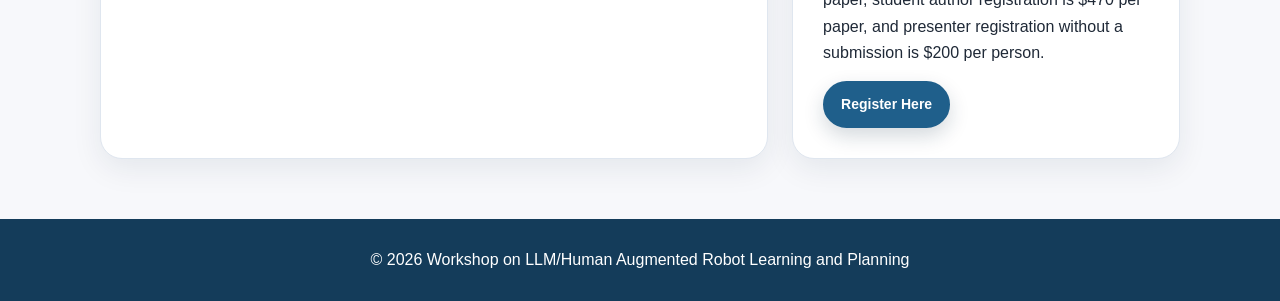
==== commit 36f94bc2: "Update website content" ====
--- a/index.html
+++ b/index.html
@@ -185,6 +185,80 @@
       studies in actual autonomous vehicles.
     </p>
   </article>
+
+  <article class="card talk-card">
+    <div class="talk-header">
+      <img
+        class="talk-photo"
+        src="assets/yufang.png"
+        alt="Yu Fang"
+      />
+      <div>
+        <p class="section-label">Invited Talk</p>
+        <h2>Human Attention as a Grounding Signal for Social Robot Behavior</h2>
+        <p class="speaker-name">Yu Fang</p>
+        <p class="speaker-affiliation">
+          Honda Research Institute Japan Co., Ltd.
+        </p>
+      </div>
+    </div>
+
+    <h3>Abstract</h3>
+    <p>
+      Large Language Models (LLMs) have significantly expanded the capabilities of
+      robotic systems in language understanding, reasoning, and task planning. However,
+      social interaction remains a major challenge for embodied robots. While LLMs can
+      generate plausible actions and dialogue, they provide limited guidance on how
+      robots should allocate, express, and regulate attention during real-world
+      interactions with humans.
+    </p>
+    <p>
+      In this talk, I will discuss how insights from human attention can help address
+      this challenge. Drawing on a series of human-robot interaction studies, including
+      eye-head coordination, robot gaze behavior, attention visualization through
+      Mirror-Eye interfaces, and multi-party interactions with the Haru social robot, I
+      will present empirical evidence showing that attention plays a dual role in social
+      interaction: it serves both as a mechanism for acquiring information and as a
+      signal that communicates intention, engagement, and understanding.
+    </p>
+    <p>
+      These findings suggest that human attentional behavior can provide valuable
+      grounding signals for future robot learning and planning systems. Rather than
+      relying solely on language-based reasoning, socially intelligent robots must also
+      learn how attention is perceived and interpreted by human partners. I will conclude
+      by discussing how attention-based interaction models may contribute to the
+      development of more interpretable, trustworthy, and socially aware robotic systems
+      in educational and collaborative settings.
+    </p>
+  </article>
+
+  <article class="card talk-card">
+    <div class="talk-header">
+      <img
+        class="talk-photo"
+        src="assets/jianwufang.png"
+        alt="Jianwu Fang"
+      />
+      <div>
+        <p class="section-label">Invited Talk</p>
+        <h2>Causal Learning for Driving Safety</h2>
+        <p class="speaker-name">Jianwu Fang</p>
+        <p class="speaker-affiliation">
+          Xi'an Jiaotong University
+        </p>
+      </div>
+    </div>
+
+    <h3>Abstract</h3>
+    <p>
+      Driving safety is a long-standing research topic in autonomous driving. It seeks
+      solutions to understand risk, scene affordances, and safe planning space. In this
+      talk, we will first introduce the concept of causal learning in driving scenes, and
+      then present a framework that involves causal learning to understand near-crash
+      driving scenes, generate risky videos, and perform counterfactual trajectory
+      planning.
+    </p>
+  </article>
 </section>
 
 
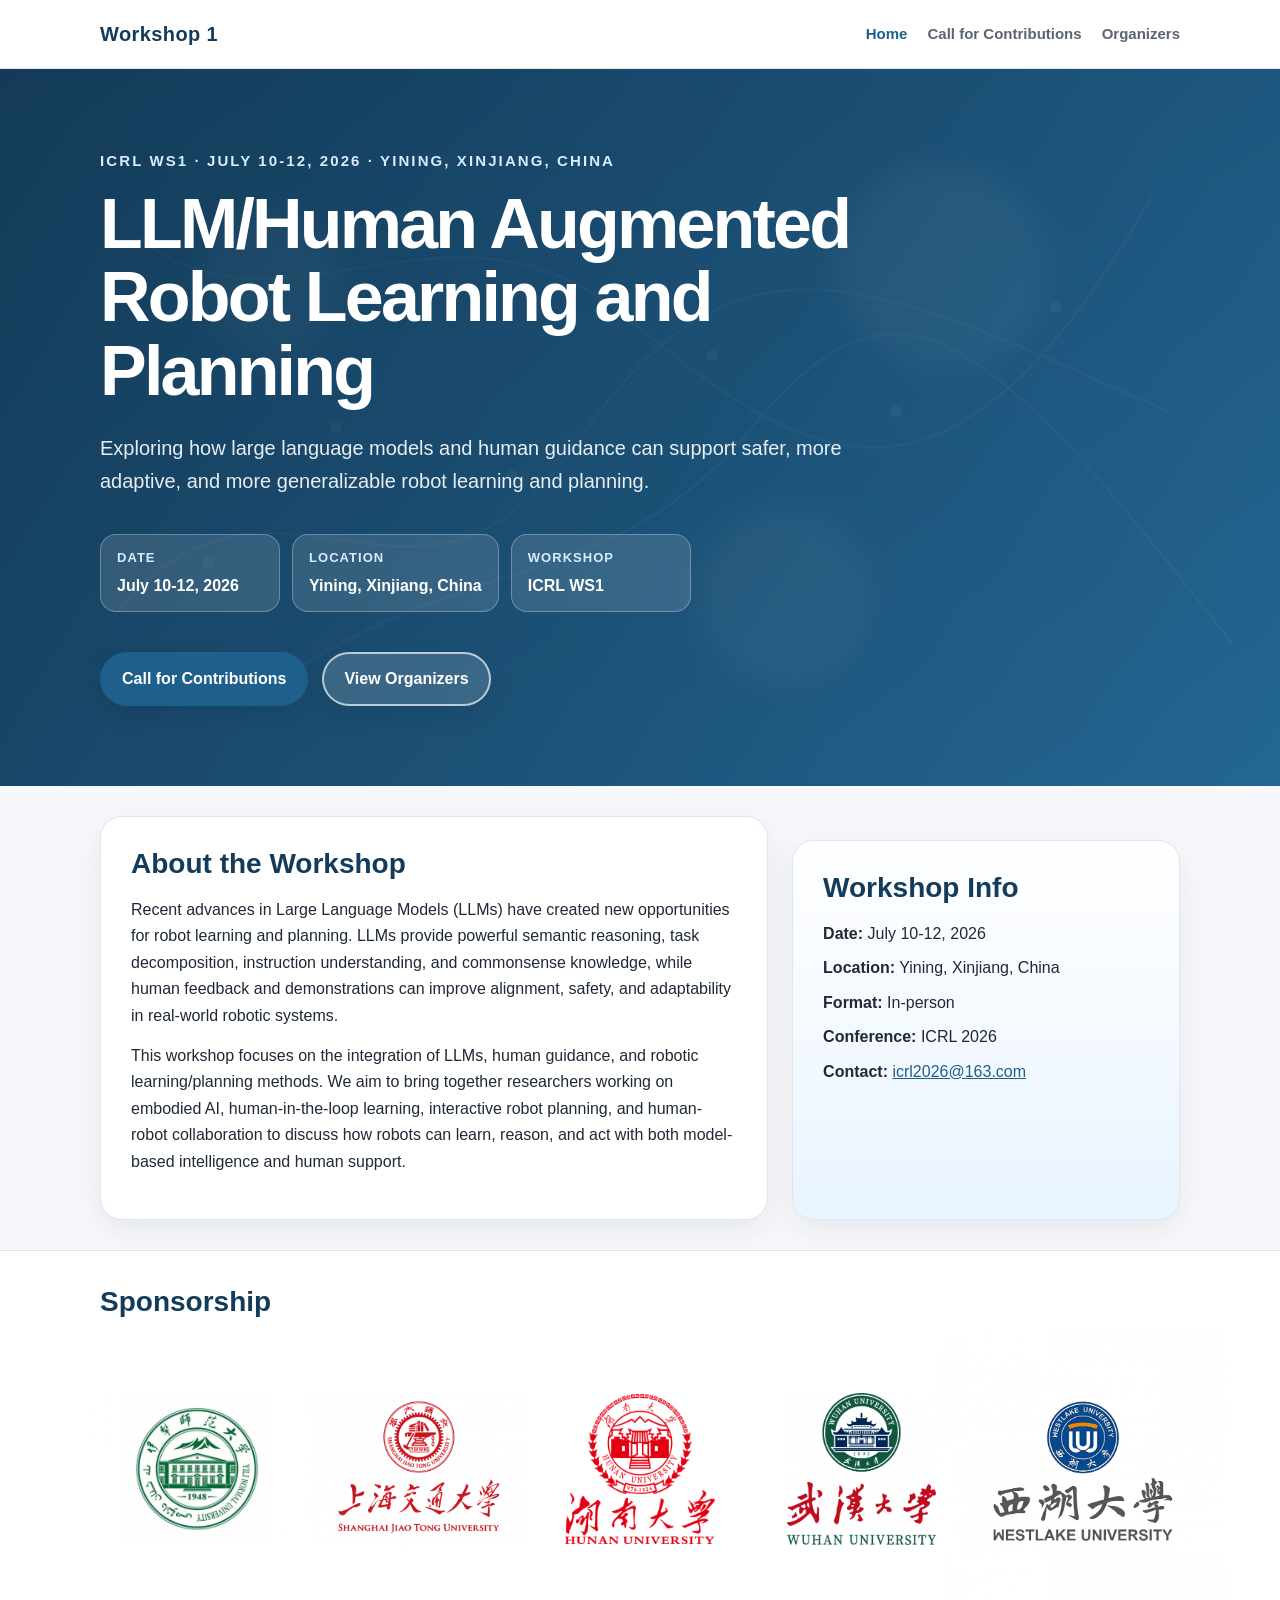
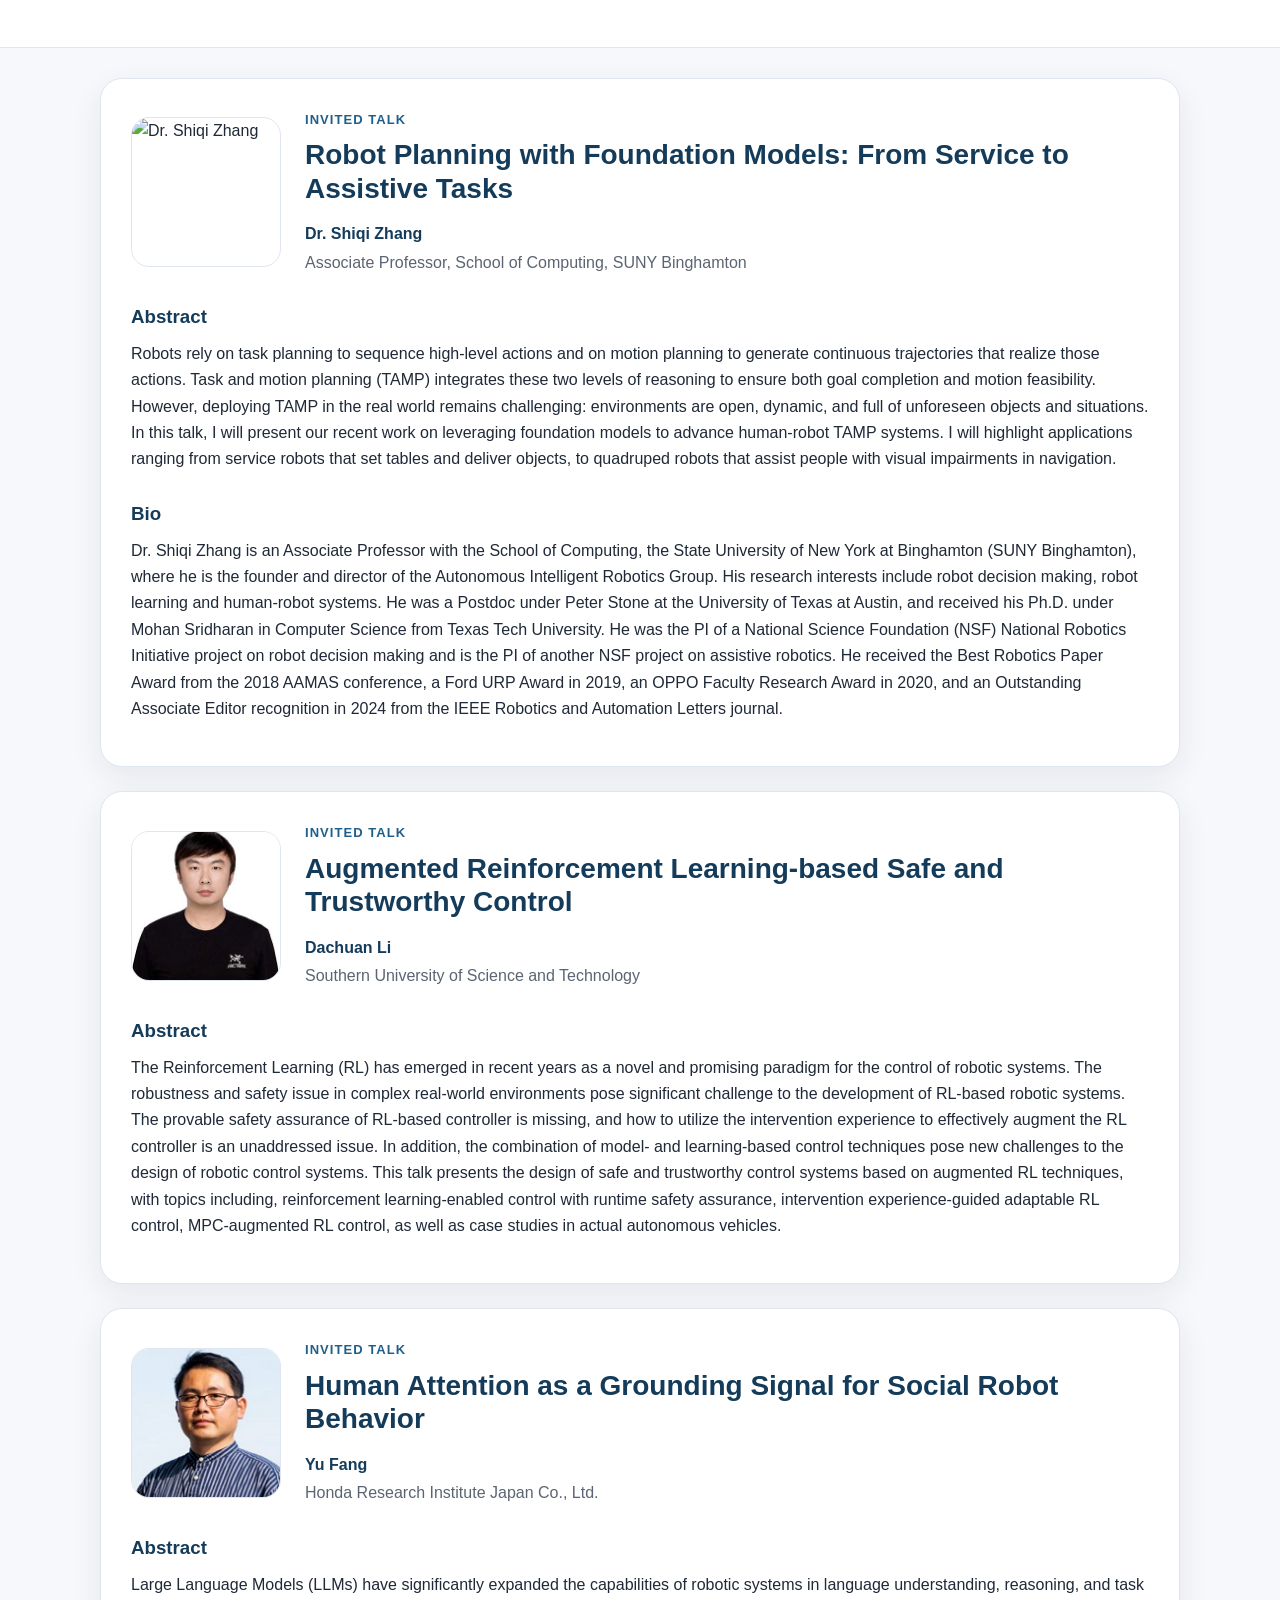
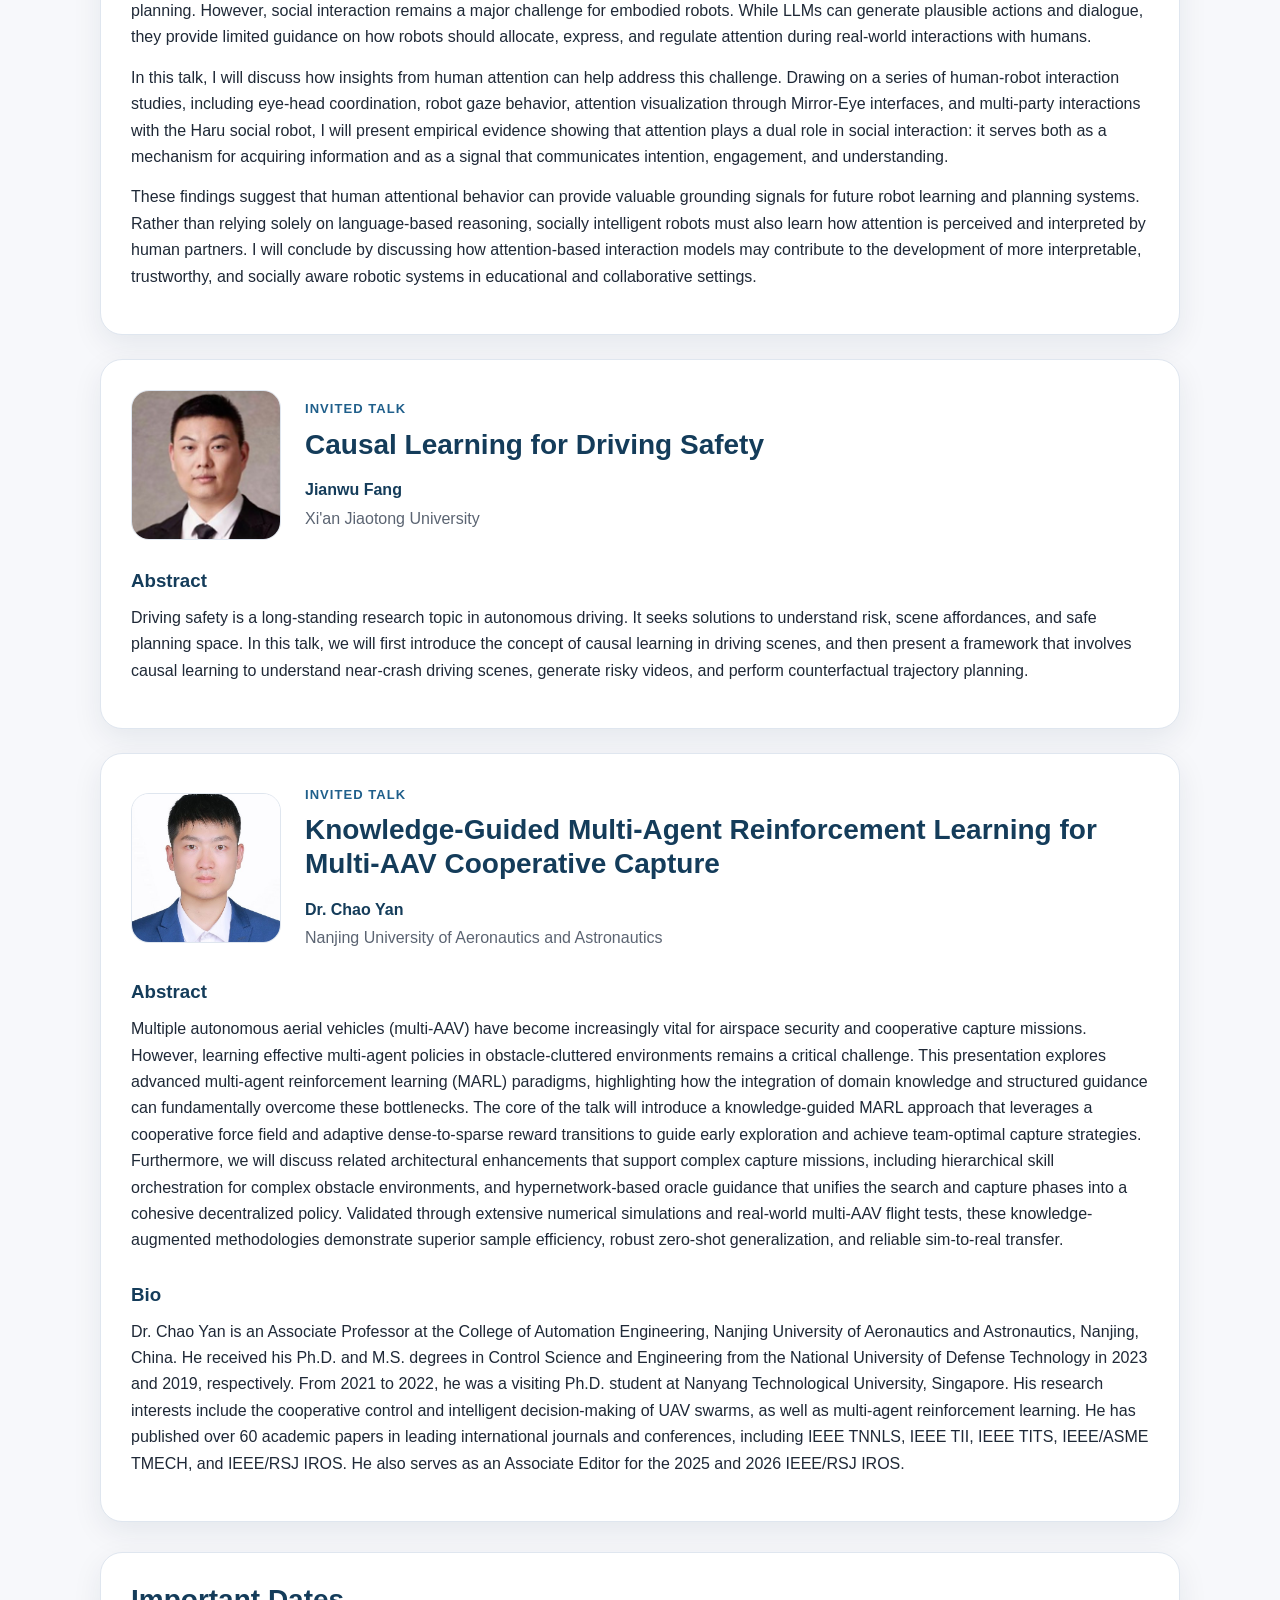
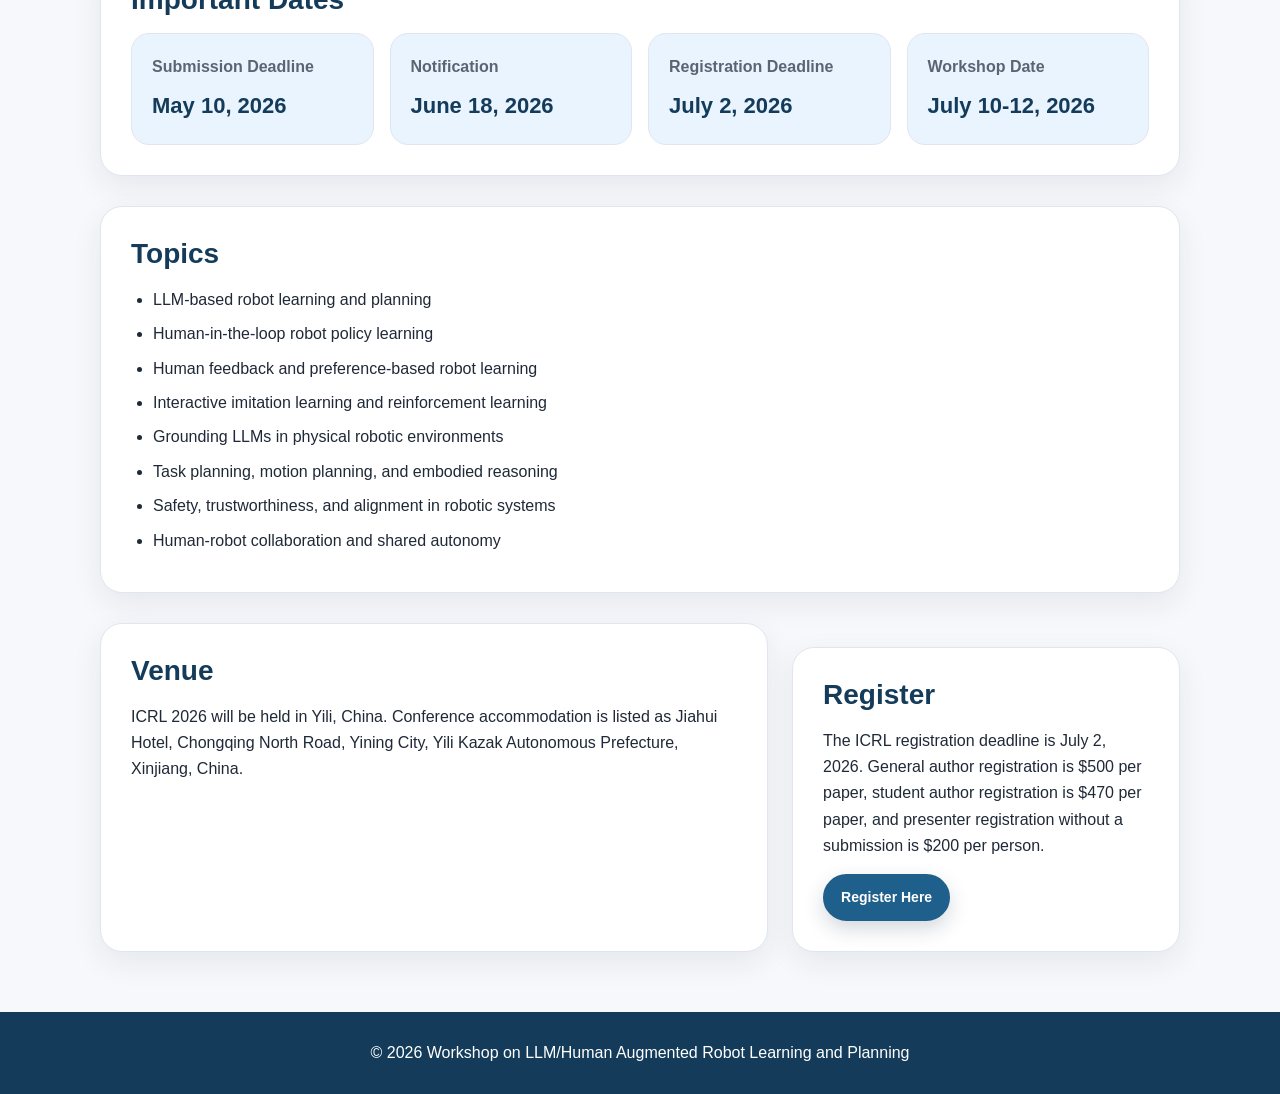
==== commit 4ac108fd: "Update website content" ====
--- a/index.html
+++ b/index.html
@@ -259,6 +259,59 @@
       planning.
     </p>
   </article>
+
+  <article class="card talk-card">
+    <div class="talk-header">
+      <img
+        class="talk-photo"
+        src="assets/chaoyan.jpeg"
+        alt="Chao Yan"
+      />
+      <div>
+        <p class="section-label">Invited Talk</p>
+        <h2>Knowledge-Guided Multi-Agent Reinforcement Learning for Multi-AAV Cooperative Capture</h2>
+        <p class="speaker-name">Dr. Chao Yan</p>
+        <p class="speaker-affiliation">
+          Nanjing University of Aeronautics and Astronautics
+        </p>
+      </div>
+    </div>
+
+    <h3>Abstract</h3>
+    <p>
+      Multiple autonomous aerial vehicles (multi-AAV) have become increasingly vital for
+      airspace security and cooperative capture missions. However, learning effective
+      multi-agent policies in obstacle-cluttered environments remains a critical
+      challenge. This presentation explores advanced multi-agent reinforcement learning
+      (MARL) paradigms, highlighting how the integration of domain knowledge and
+      structured guidance can fundamentally overcome these bottlenecks. The core of the
+      talk will introduce a knowledge-guided MARL approach that leverages a cooperative
+      force field and adaptive dense-to-sparse reward transitions to guide early
+      exploration and achieve team-optimal capture strategies. Furthermore, we will
+      discuss related architectural enhancements that support complex capture missions,
+      including hierarchical skill orchestration for complex obstacle environments, and
+      hypernetwork-based oracle guidance that unifies the search and capture phases into
+      a cohesive decentralized policy. Validated through extensive numerical simulations
+      and real-world multi-AAV flight tests, these knowledge-augmented methodologies
+      demonstrate superior sample efficiency, robust zero-shot generalization, and
+      reliable sim-to-real transfer.
+    </p>
+
+    <h3>Bio</h3>
+    <p>
+      Dr. Chao Yan is an Associate Professor at the College of Automation Engineering,
+      Nanjing University of Aeronautics and Astronautics, Nanjing, China. He received his
+      Ph.D. and M.S. degrees in Control Science and Engineering from the National
+      University of Defense Technology in 2023 and 2019, respectively. From 2021 to
+      2022, he was a visiting Ph.D. student at Nanyang Technological University,
+      Singapore. His research interests include the cooperative control and intelligent
+      decision-making of UAV swarms, as well as multi-agent reinforcement learning. He
+      has published over 60 academic papers in leading international journals and
+      conferences, including IEEE TNNLS, IEEE TII, IEEE TITS, IEEE/ASME TMECH, and
+      IEEE/RSJ IROS. He also serves as an Associate Editor for the 2025 and 2026
+      IEEE/RSJ IROS.
+    </p>
+  </article>
 </section>
 
 
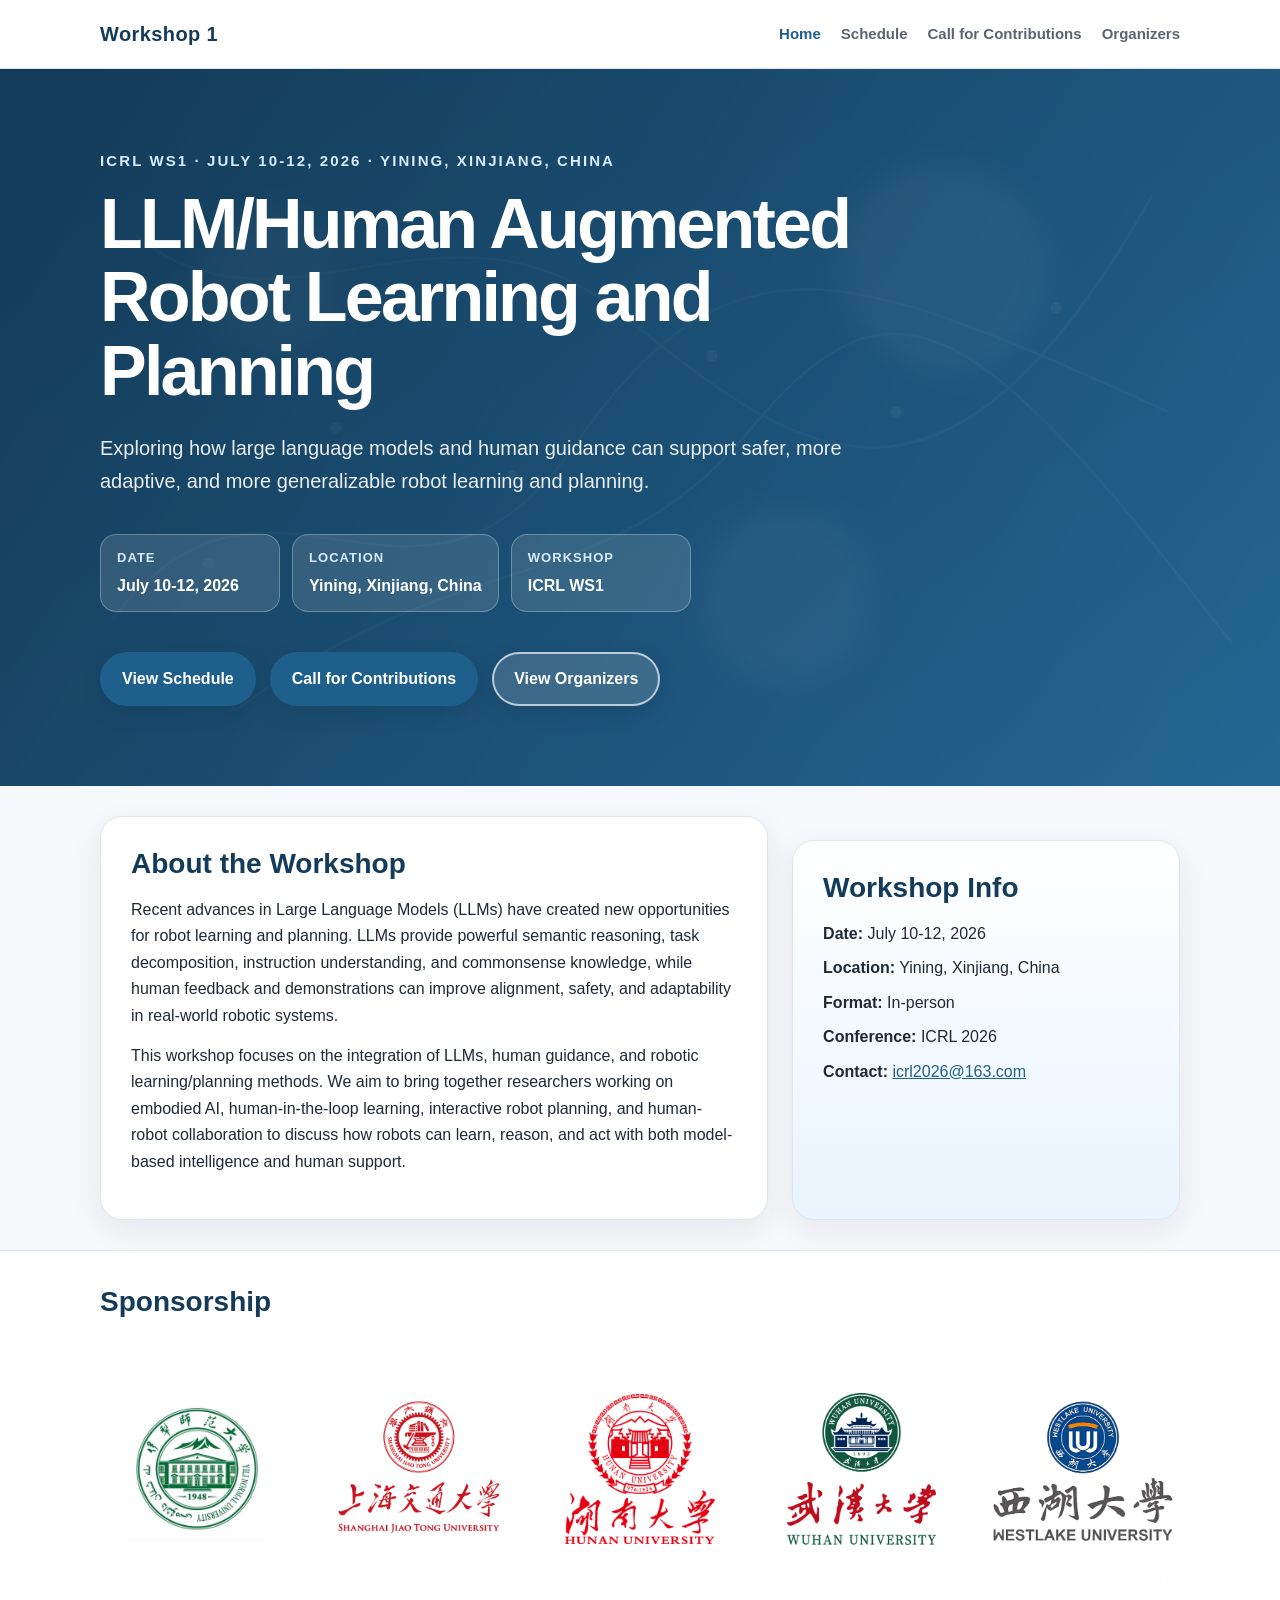
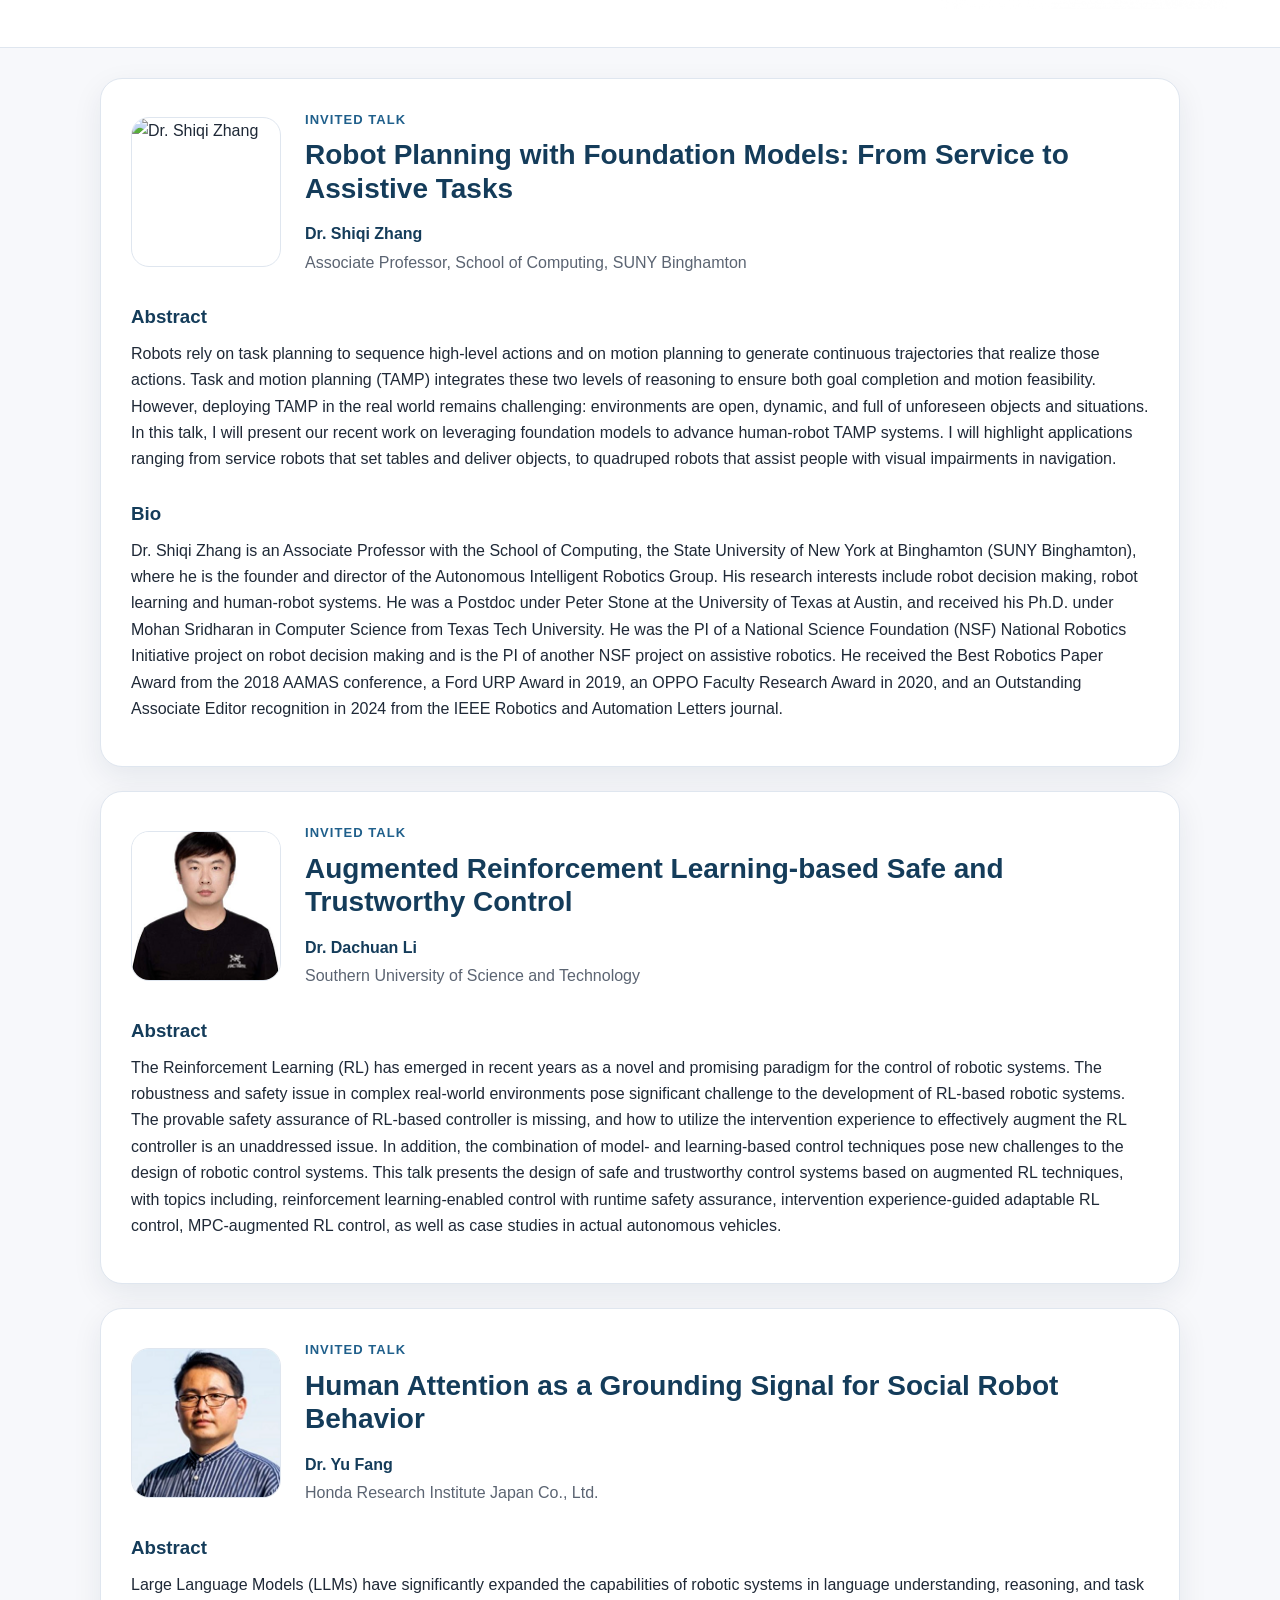
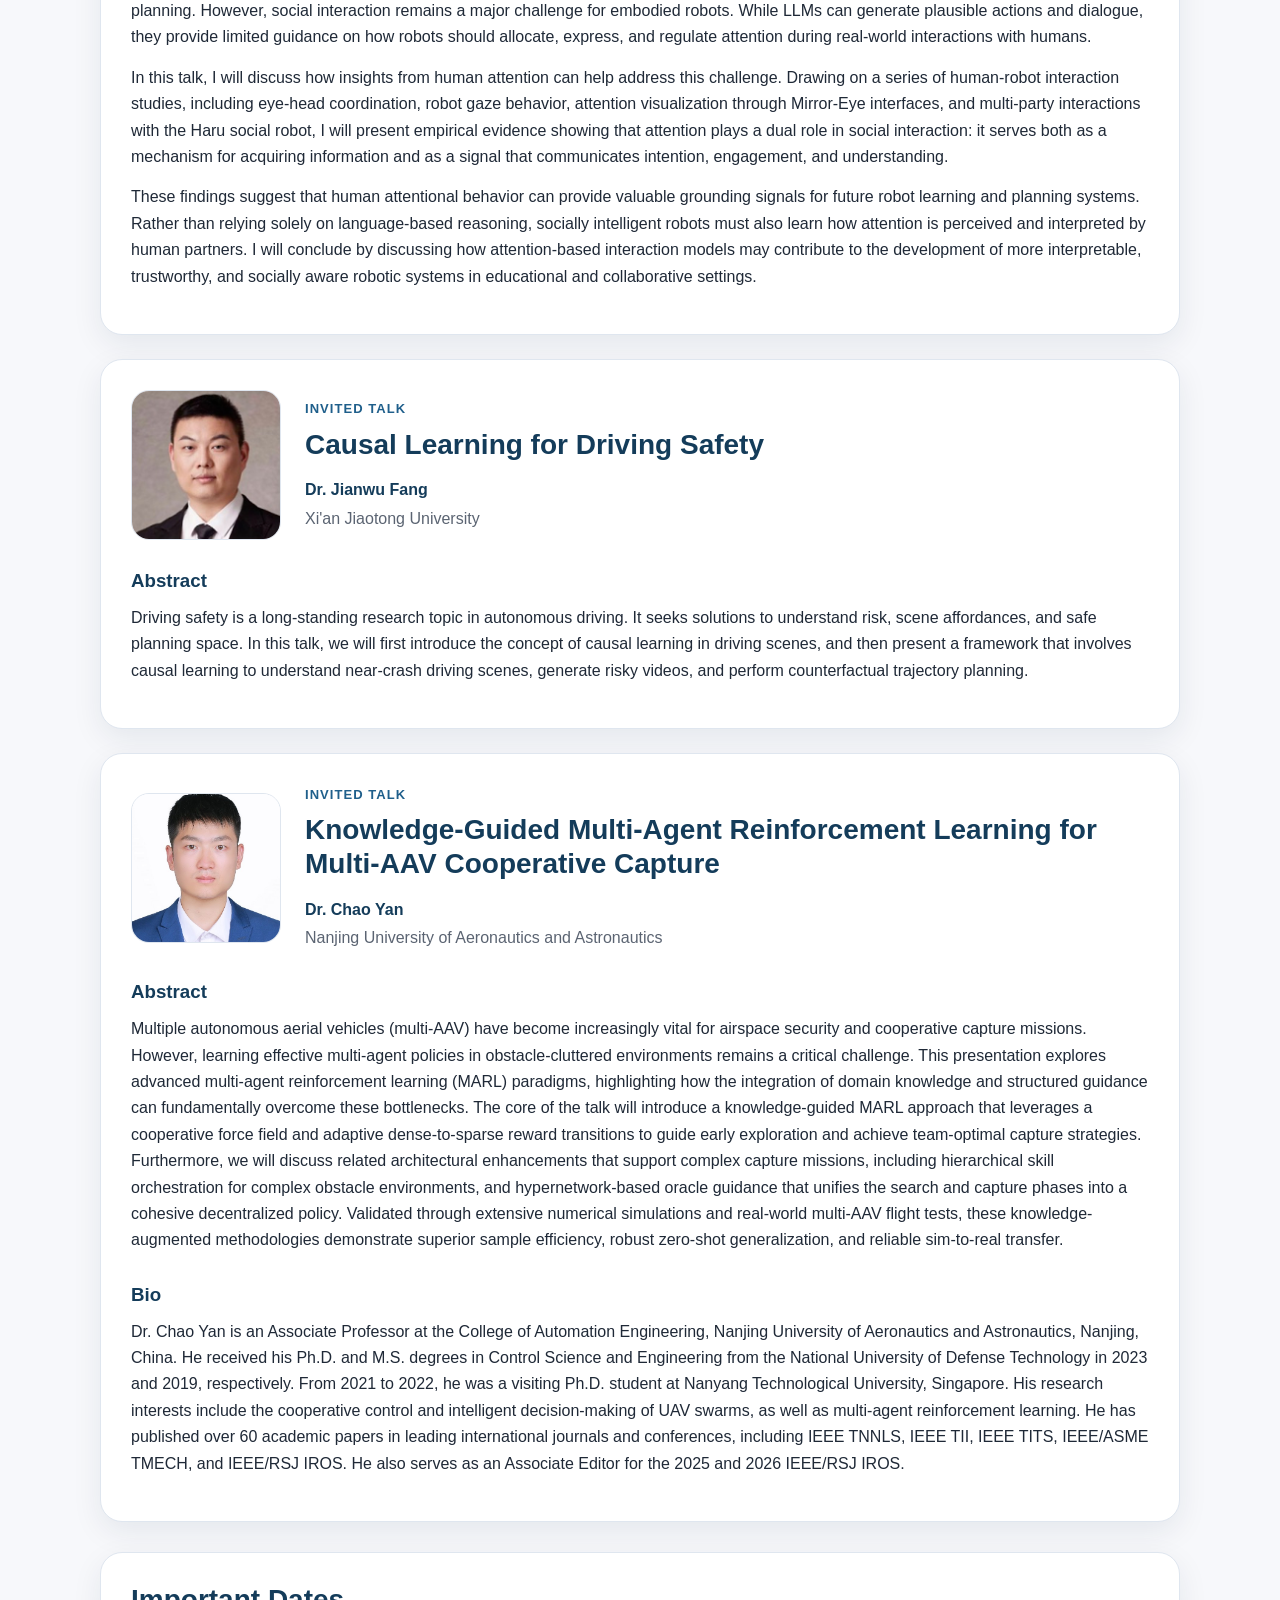
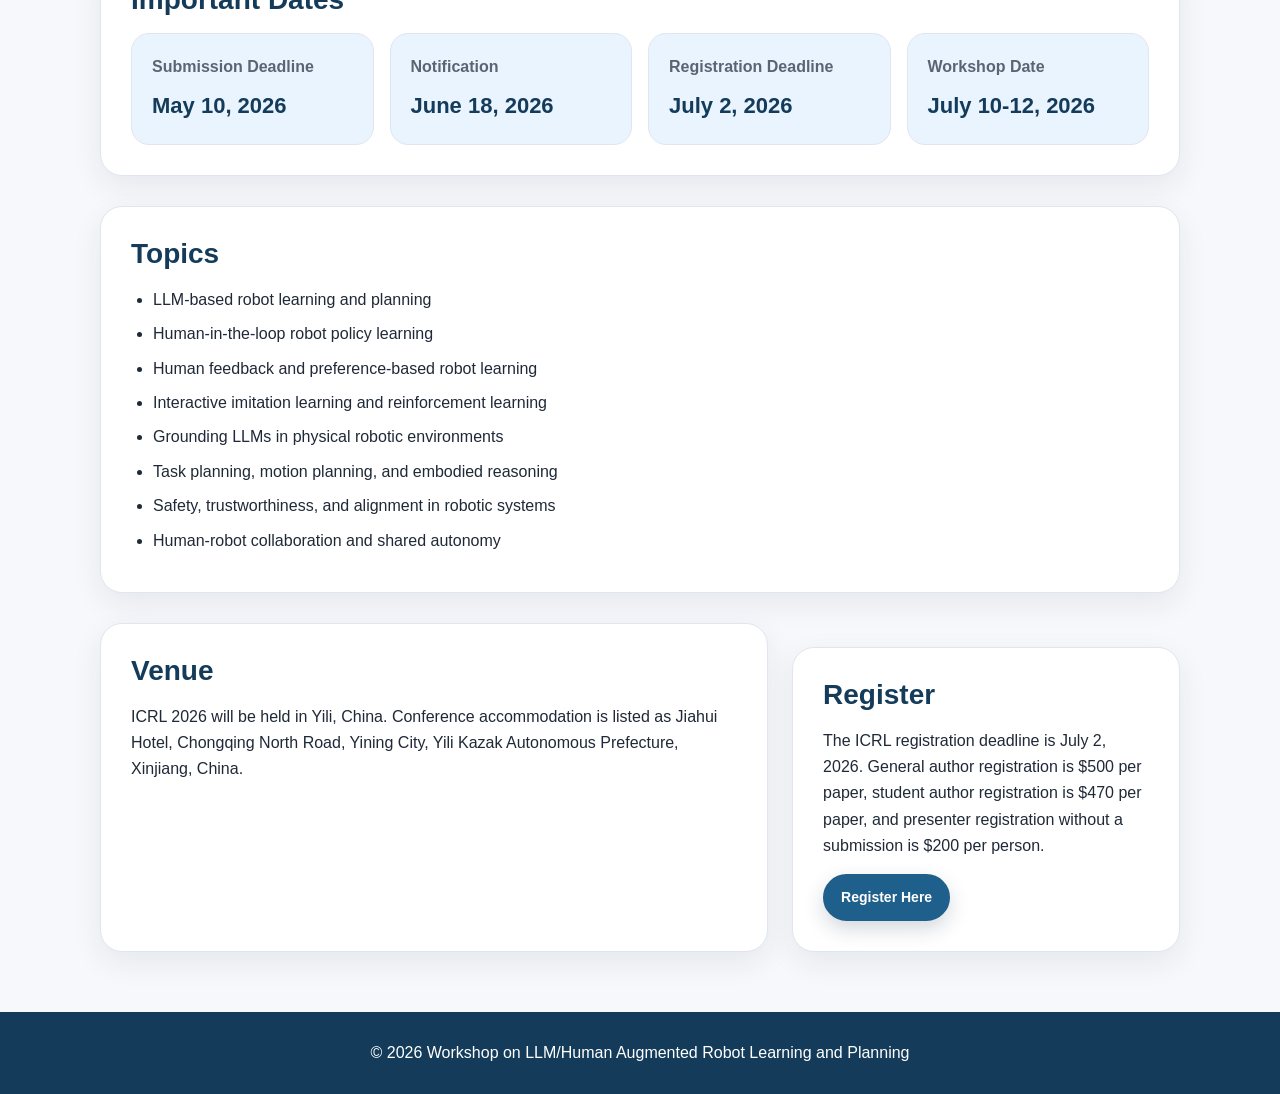
==== commit 101e7b2d: "Update website content" ====
--- a/index.html
+++ b/index.html
@@ -12,6 +12,7 @@
       <a class="site-name" href="index.html">Workshop 1</a>
       <nav>
         <a class="active" href="index.html">Home</a>
+        <a href="schedule.html">Schedule</a>
         <a href="call-for-contributions.html">Call for Contributions</a>
         <a href="organizers.html">Organizers</a>
       </nav>
@@ -42,6 +43,7 @@
           </li>
         </ul>
         <div class="hero-actions">
+          <a class="button" href="schedule.html">View Schedule</a>
           <a class="button" href="call-for-contributions.html">Call for Contributions</a>
           <a class="button ghost" href="organizers.html">View Organizers</a>
         </div>
@@ -162,7 +164,7 @@
       <div>
         <p class="section-label">Invited Talk</p>
         <h2>Augmented Reinforcement Learning-based Safe and Trustworthy Control</h2>
-        <p class="speaker-name">Dachuan Li</p>
+        <p class="speaker-name">Dr. Dachuan Li</p>
         <p class="speaker-affiliation">
           Southern University of Science and Technology
         </p>
@@ -196,7 +198,7 @@
       <div>
         <p class="section-label">Invited Talk</p>
         <h2>Human Attention as a Grounding Signal for Social Robot Behavior</h2>
-        <p class="speaker-name">Yu Fang</p>
+        <p class="speaker-name">Dr. Yu Fang</p>
         <p class="speaker-affiliation">
           Honda Research Institute Japan Co., Ltd.
         </p>
@@ -242,7 +244,7 @@
       <div>
         <p class="section-label">Invited Talk</p>
         <h2>Causal Learning for Driving Safety</h2>
-        <p class="speaker-name">Jianwu Fang</p>
+        <p class="speaker-name">Dr. Jianwu Fang</p>
         <p class="speaker-affiliation">
           Xi'an Jiaotong University
         </p>
--- a/style.css
+++ b/style.css
@@ -348,6 +348,46 @@
   border-radius: 12px;
 }
 
+.table-scroll {
+  width: 100%;
+  overflow-x: auto;
+}
+
+.schedule-table {
+  min-width: 820px;
+}
+
+.schedule-table th:first-child,
+.schedule-table td:first-child {
+  width: 140px;
+  white-space: nowrap;
+  font-weight: 800;
+  color: var(--primary-dark);
+}
+
+.schedule-table th:nth-child(2),
+.schedule-table td:nth-child(2) {
+  width: 150px;
+  font-weight: 800;
+}
+
+.schedule-table th:nth-child(3),
+.schedule-table td:nth-child(3) {
+  width: 190px;
+}
+
+.schedule-special td {
+  background: #f8fbff;
+}
+
+.schedule-break td {
+  background: #fff7e8;
+}
+
+.schedule-poster td {
+  background: #eef8f1;
+}
+
 th,
 td {
   border: 1px solid var(--border);
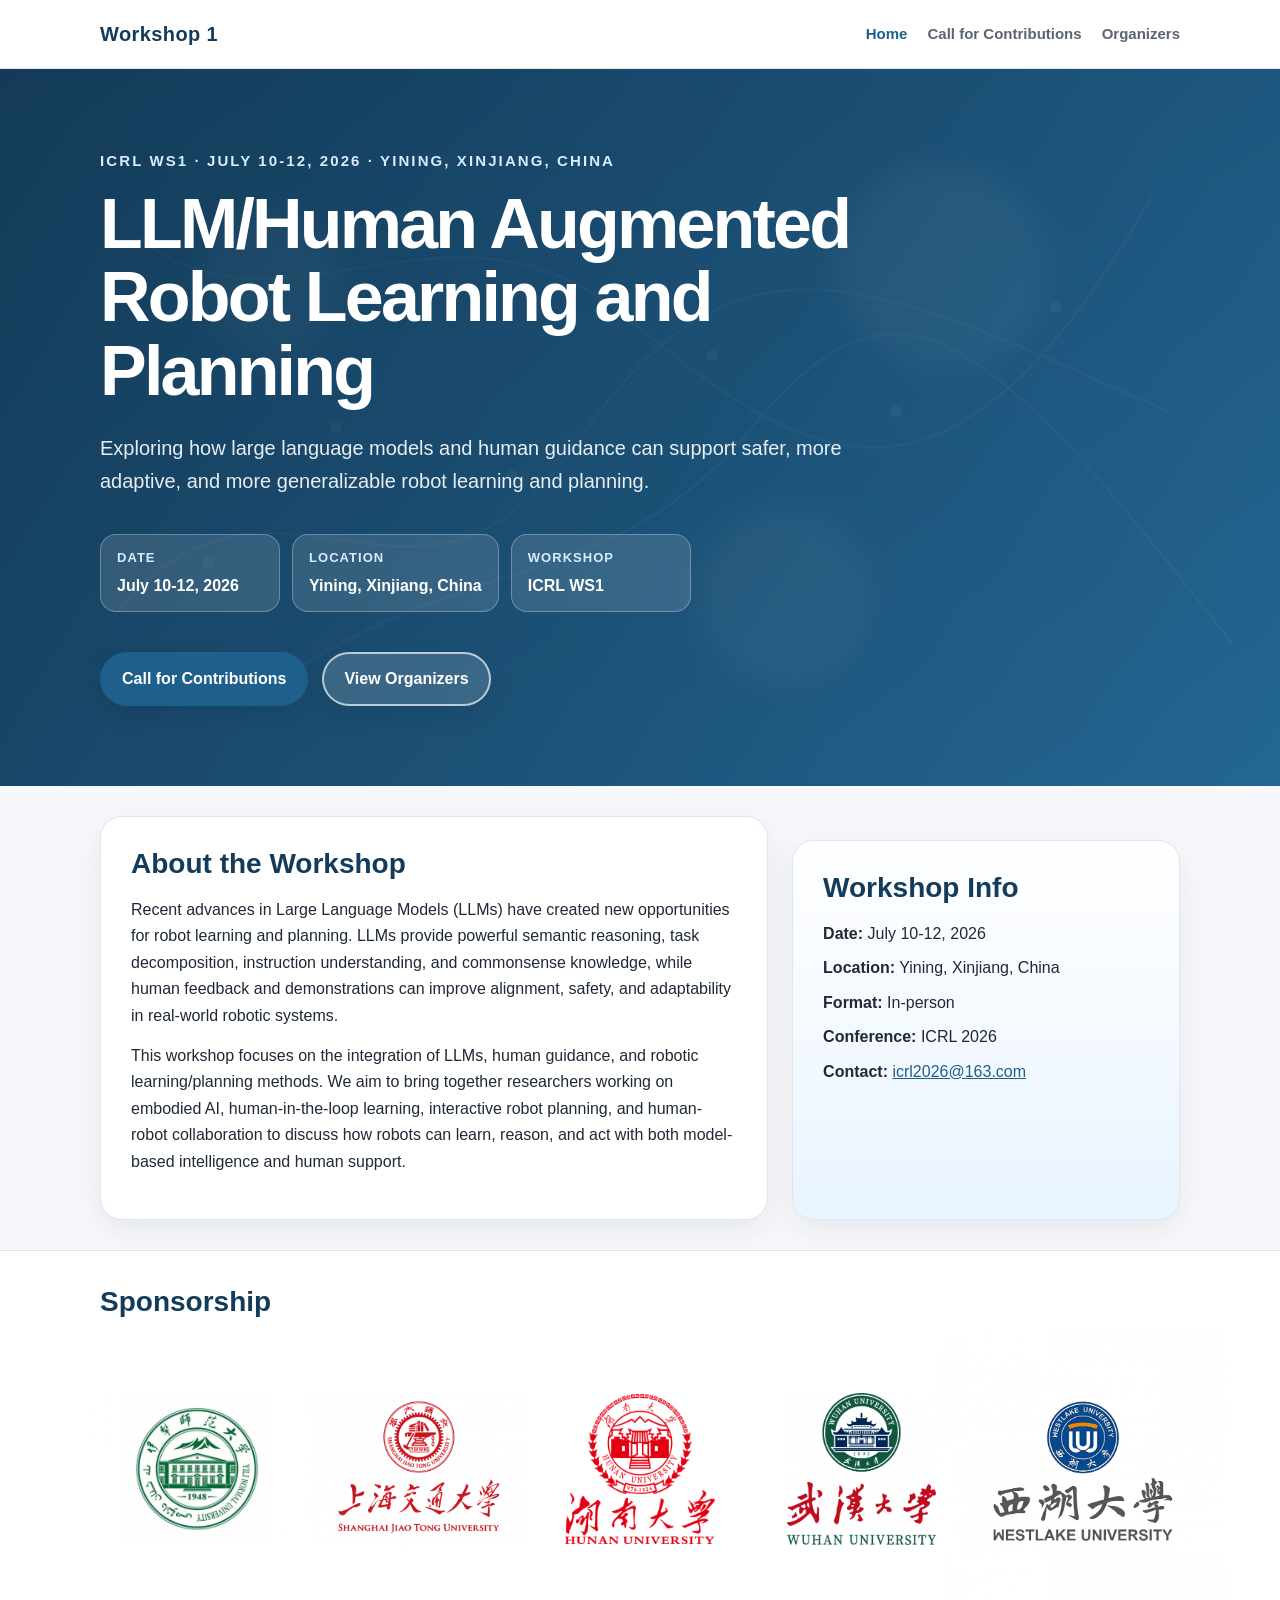
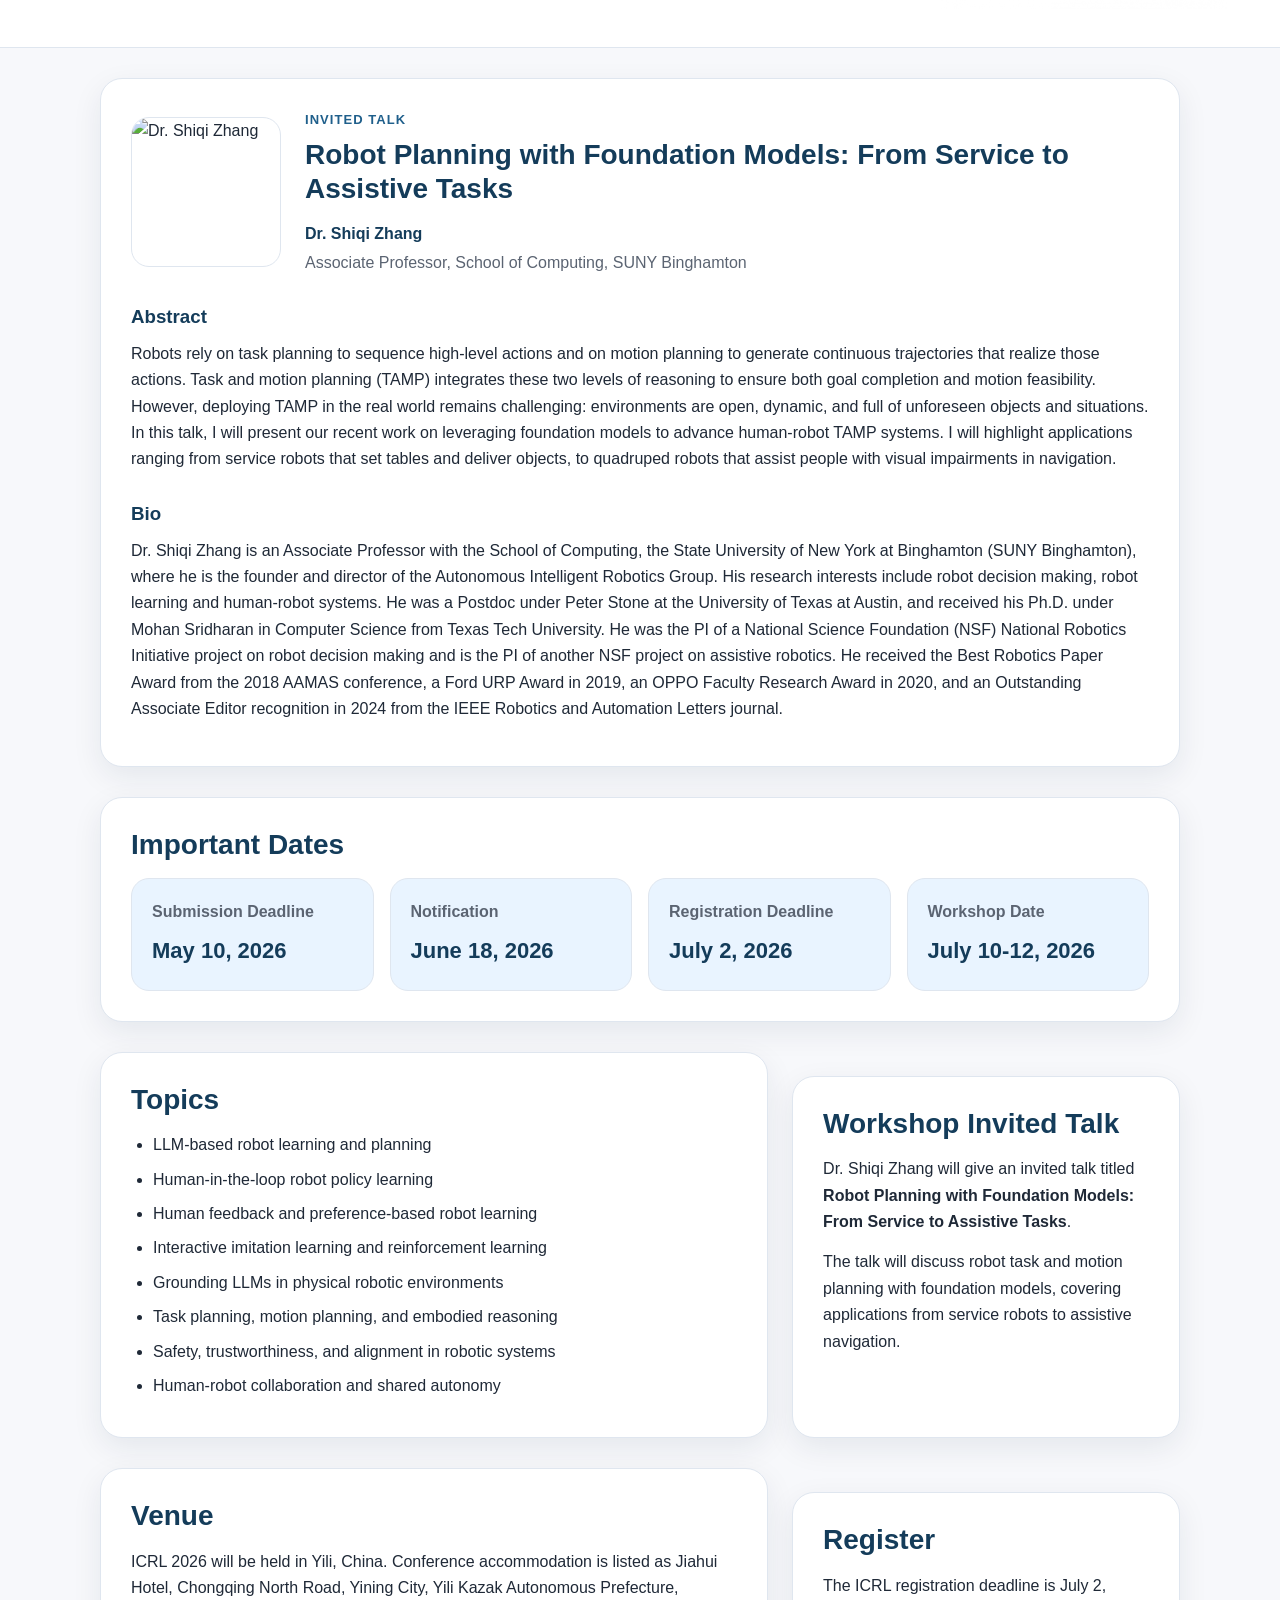
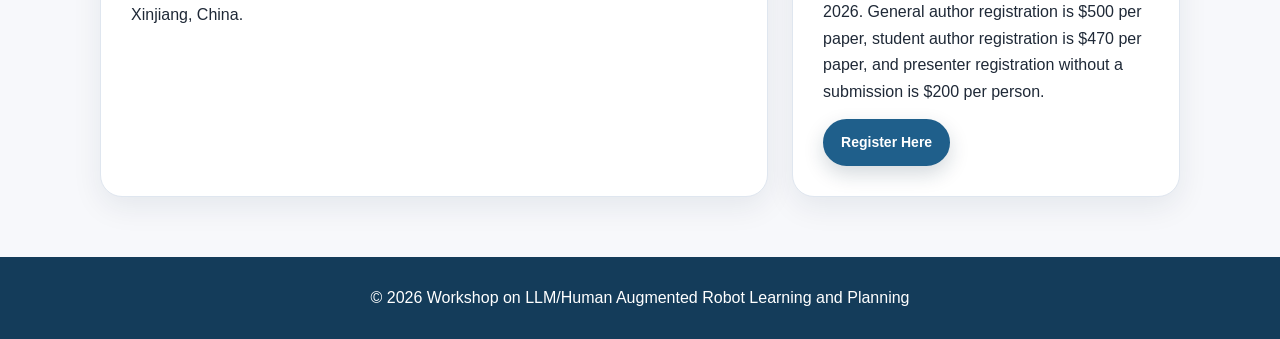
==== commit a719db5f: "Update website content" ====
--- a/index.html
+++ b/index.html
@@ -12,7 +12,6 @@
       <a class="site-name" href="index.html">Workshop 1</a>
       <nav>
         <a class="active" href="index.html">Home</a>
-        <a href="schedule.html">Schedule</a>
         <a href="call-for-contributions.html">Call for Contributions</a>
         <a href="organizers.html">Organizers</a>
       </nav>
@@ -43,7 +42,6 @@
           </li>
         </ul>
         <div class="hero-actions">
-          <a class="button" href="schedule.html">View Schedule</a>
           <a class="button" href="call-for-contributions.html">Call for Contributions</a>
           <a class="button ghost" href="organizers.html">View Organizers</a>
         </div>
@@ -153,167 +151,6 @@
       in 2024 from the IEEE Robotics and Automation Letters journal.
     </p>
   </article>
-
-  <article class="card talk-card">
-    <div class="talk-header">
-      <img
-        class="talk-photo"
-        src="assets/dachuanli.png"
-        alt="Dachuan Li"
-      />
-      <div>
-        <p class="section-label">Invited Talk</p>
-        <h2>Augmented Reinforcement Learning-based Safe and Trustworthy Control</h2>
-        <p class="speaker-name">Dr. Dachuan Li</p>
-        <p class="speaker-affiliation">
-          Southern University of Science and Technology
-        </p>
-      </div>
-    </div>
-
-    <h3>Abstract</h3>
-    <p>
-      The Reinforcement Learning (RL) has emerged in recent years as a novel and
-      promising paradigm for the control of robotic systems. The robustness and safety
-      issue in complex real-world environments pose significant challenge to the
-      development of RL-based robotic systems. The provable safety assurance of RL-based
-      controller is missing, and how to utilize the intervention experience to
-      effectively augment the RL controller is an unaddressed issue. In addition, the
-      combination of model- and learning-based control techniques pose new challenges to
-      the design of robotic control systems. This talk presents the design of safe and
-      trustworthy control systems based on augmented RL techniques, with topics including,
-      reinforcement learning-enabled control with runtime safety assurance, intervention
-      experience-guided adaptable RL control, MPC-augmented RL control, as well as case
-      studies in actual autonomous vehicles.
-    </p>
-  </article>
-
-  <article class="card talk-card">
-    <div class="talk-header">
-      <img
-        class="talk-photo"
-        src="assets/yufang.png"
-        alt="Yu Fang"
-      />
-      <div>
-        <p class="section-label">Invited Talk</p>
-        <h2>Human Attention as a Grounding Signal for Social Robot Behavior</h2>
-        <p class="speaker-name">Dr. Yu Fang</p>
-        <p class="speaker-affiliation">
-          Honda Research Institute Japan Co., Ltd.
-        </p>
-      </div>
-    </div>
-
-    <h3>Abstract</h3>
-    <p>
-      Large Language Models (LLMs) have significantly expanded the capabilities of
-      robotic systems in language understanding, reasoning, and task planning. However,
-      social interaction remains a major challenge for embodied robots. While LLMs can
-      generate plausible actions and dialogue, they provide limited guidance on how
-      robots should allocate, express, and regulate attention during real-world
-      interactions with humans.
-    </p>
-    <p>
-      In this talk, I will discuss how insights from human attention can help address
-      this challenge. Drawing on a series of human-robot interaction studies, including
-      eye-head coordination, robot gaze behavior, attention visualization through
-      Mirror-Eye interfaces, and multi-party interactions with the Haru social robot, I
-      will present empirical evidence showing that attention plays a dual role in social
-      interaction: it serves both as a mechanism for acquiring information and as a
-      signal that communicates intention, engagement, and understanding.
-    </p>
-    <p>
-      These findings suggest that human attentional behavior can provide valuable
-      grounding signals for future robot learning and planning systems. Rather than
-      relying solely on language-based reasoning, socially intelligent robots must also
-      learn how attention is perceived and interpreted by human partners. I will conclude
-      by discussing how attention-based interaction models may contribute to the
-      development of more interpretable, trustworthy, and socially aware robotic systems
-      in educational and collaborative settings.
-    </p>
-  </article>
-
-  <article class="card talk-card">
-    <div class="talk-header">
-      <img
-        class="talk-photo"
-        src="assets/jianwufang.png"
-        alt="Jianwu Fang"
-      />
-      <div>
-        <p class="section-label">Invited Talk</p>
-        <h2>Causal Learning for Driving Safety</h2>
-        <p class="speaker-name">Dr. Jianwu Fang</p>
-        <p class="speaker-affiliation">
-          Xi'an Jiaotong University
-        </p>
-      </div>
-    </div>
-
-    <h3>Abstract</h3>
-    <p>
-      Driving safety is a long-standing research topic in autonomous driving. It seeks
-      solutions to understand risk, scene affordances, and safe planning space. In this
-      talk, we will first introduce the concept of causal learning in driving scenes, and
-      then present a framework that involves causal learning to understand near-crash
-      driving scenes, generate risky videos, and perform counterfactual trajectory
-      planning.
-    </p>
-  </article>
-
-  <article class="card talk-card">
-    <div class="talk-header">
-      <img
-        class="talk-photo"
-        src="assets/chaoyan.jpeg"
-        alt="Chao Yan"
-      />
-      <div>
-        <p class="section-label">Invited Talk</p>
-        <h2>Knowledge-Guided Multi-Agent Reinforcement Learning for Multi-AAV Cooperative Capture</h2>
-        <p class="speaker-name">Dr. Chao Yan</p>
-        <p class="speaker-affiliation">
-          Nanjing University of Aeronautics and Astronautics
-        </p>
-      </div>
-    </div>
-
-    <h3>Abstract</h3>
-    <p>
-      Multiple autonomous aerial vehicles (multi-AAV) have become increasingly vital for
-      airspace security and cooperative capture missions. However, learning effective
-      multi-agent policies in obstacle-cluttered environments remains a critical
-      challenge. This presentation explores advanced multi-agent reinforcement learning
-      (MARL) paradigms, highlighting how the integration of domain knowledge and
-      structured guidance can fundamentally overcome these bottlenecks. The core of the
-      talk will introduce a knowledge-guided MARL approach that leverages a cooperative
-      force field and adaptive dense-to-sparse reward transitions to guide early
-      exploration and achieve team-optimal capture strategies. Furthermore, we will
-      discuss related architectural enhancements that support complex capture missions,
-      including hierarchical skill orchestration for complex obstacle environments, and
-      hypernetwork-based oracle guidance that unifies the search and capture phases into
-      a cohesive decentralized policy. Validated through extensive numerical simulations
-      and real-world multi-AAV flight tests, these knowledge-augmented methodologies
-      demonstrate superior sample efficiency, robust zero-shot generalization, and
-      reliable sim-to-real transfer.
-    </p>
-
-    <h3>Bio</h3>
-    <p>
-      Dr. Chao Yan is an Associate Professor at the College of Automation Engineering,
-      Nanjing University of Aeronautics and Astronautics, Nanjing, China. He received his
-      Ph.D. and M.S. degrees in Control Science and Engineering from the National
-      University of Defense Technology in 2023 and 2019, respectively. From 2021 to
-      2022, he was a visiting Ph.D. student at Nanyang Technological University,
-      Singapore. His research interests include the cooperative control and intelligent
-      decision-making of UAV swarms, as well as multi-agent reinforcement learning. He
-      has published over 60 academic papers in leading international journals and
-      conferences, including IEEE TNNLS, IEEE TII, IEEE TITS, IEEE/ASME TMECH, and
-      IEEE/RSJ IROS. He also serves as an Associate Editor for the 2025 and 2026
-      IEEE/RSJ IROS.
-    </p>
-  </article>
 </section>
 
 
@@ -341,7 +178,7 @@
       </div>
     </section>
 
-    <section class="wrap">
+    <section class="wrap content-grid">
       <article class="card">
         <h2>Topics</h2>
         <ul>
@@ -355,6 +192,18 @@
           <li>Human-robot collaboration and shared autonomy</li>
         </ul>
       </article>
+
+<article class="card">
+  <h2>Workshop Invited Talk</h2>
+  <p>
+    Dr. Shiqi Zhang will give an invited talk titled
+    <strong>Robot Planning with Foundation Models: From Service to Assistive Tasks</strong>.
+  </p>
+  <p>
+    The talk will discuss robot task and motion planning with foundation models,
+    covering applications from service robots to assistive navigation.
+  </p>
+</article>
     </section>
 
     <section class="wrap content-grid">
--- a/style.css
+++ b/style.css
@@ -354,7 +354,7 @@
 }
 
 .schedule-table {
-  min-width: 820px;
+  min-width: 940px;
 }
 
 .schedule-table th:first-child,
@@ -373,7 +373,24 @@
 
 .schedule-table th:nth-child(3),
 .schedule-table td:nth-child(3) {
-  width: 190px;
+  width: 260px;
+}
+
+.schedule-speaker-name,
+.schedule-speaker-affiliation {
+  display: block;
+}
+
+.schedule-speaker-name {
+  font-weight: 800;
+  color: var(--primary-dark);
+}
+
+.schedule-speaker-affiliation {
+  margin-top: 4px;
+  color: var(--muted);
+  font-size: 13px;
+  line-height: 1.35;
 }
 
 .schedule-special td {
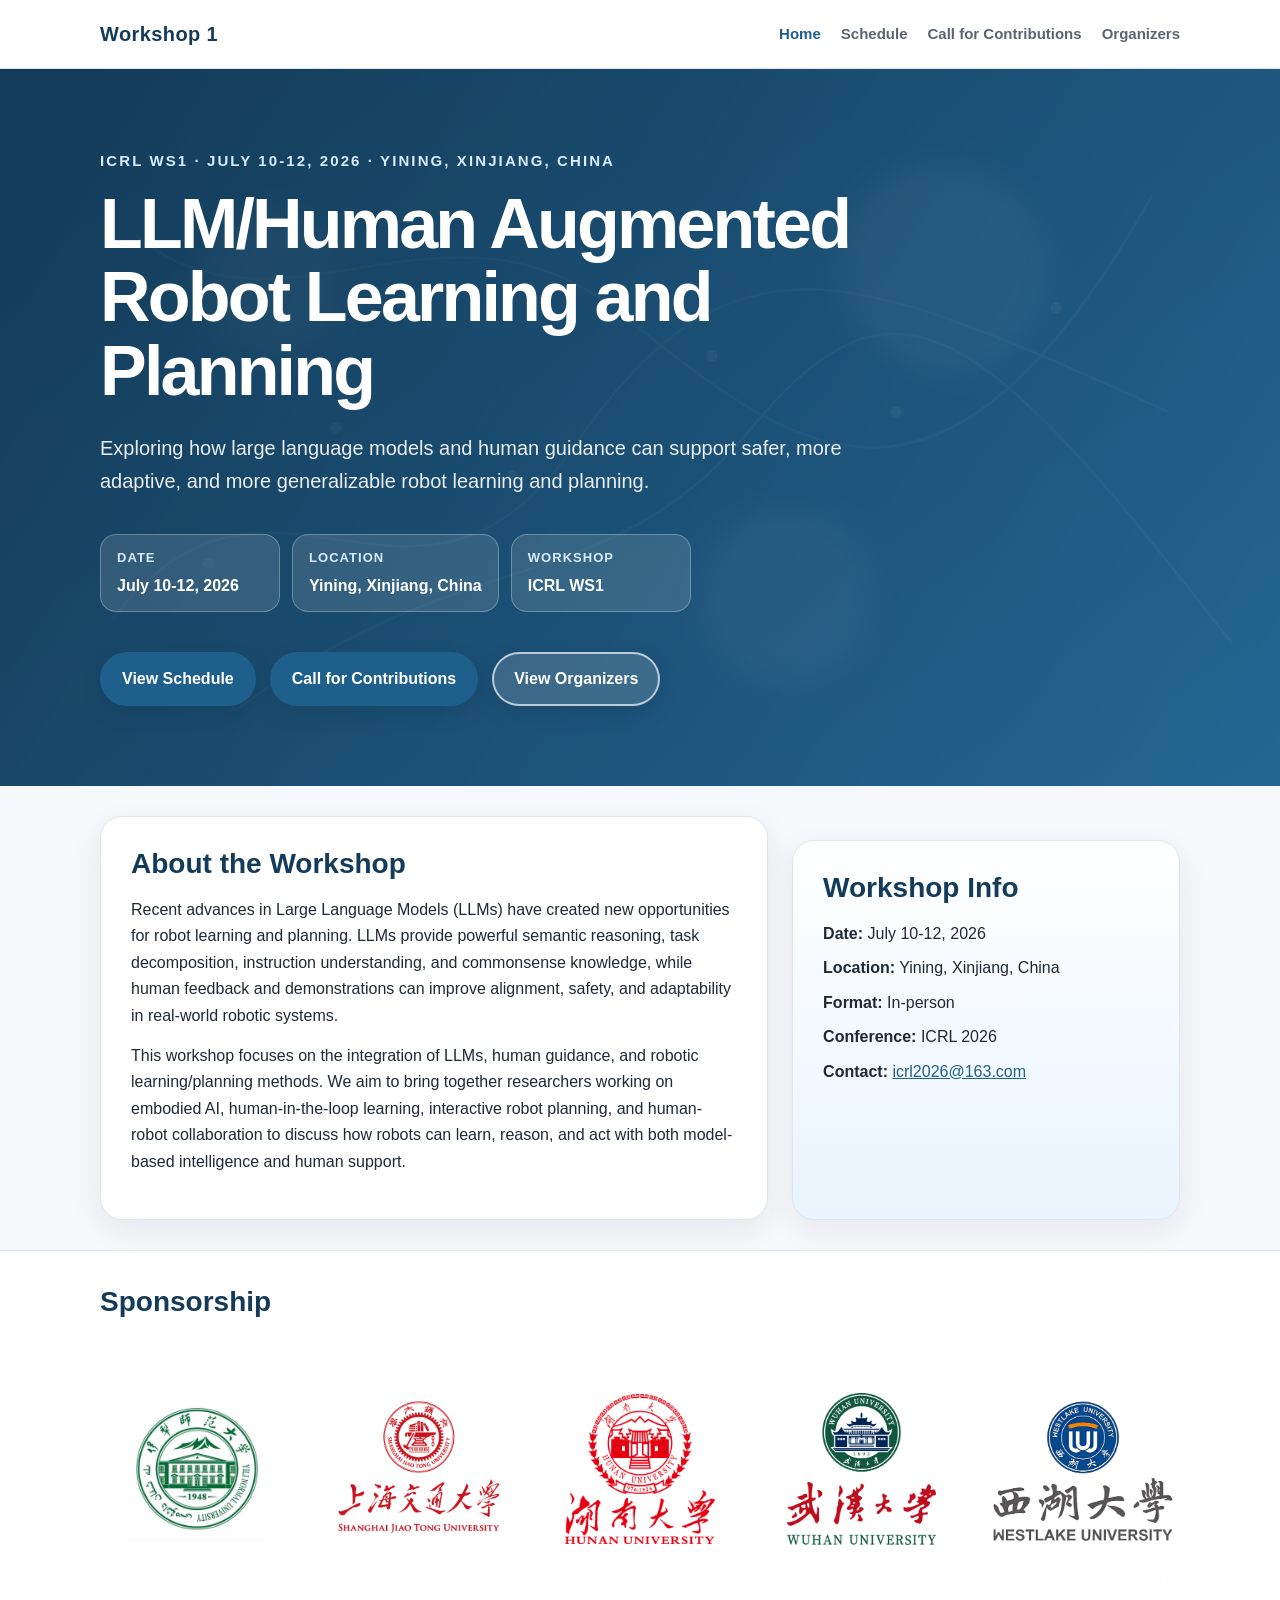
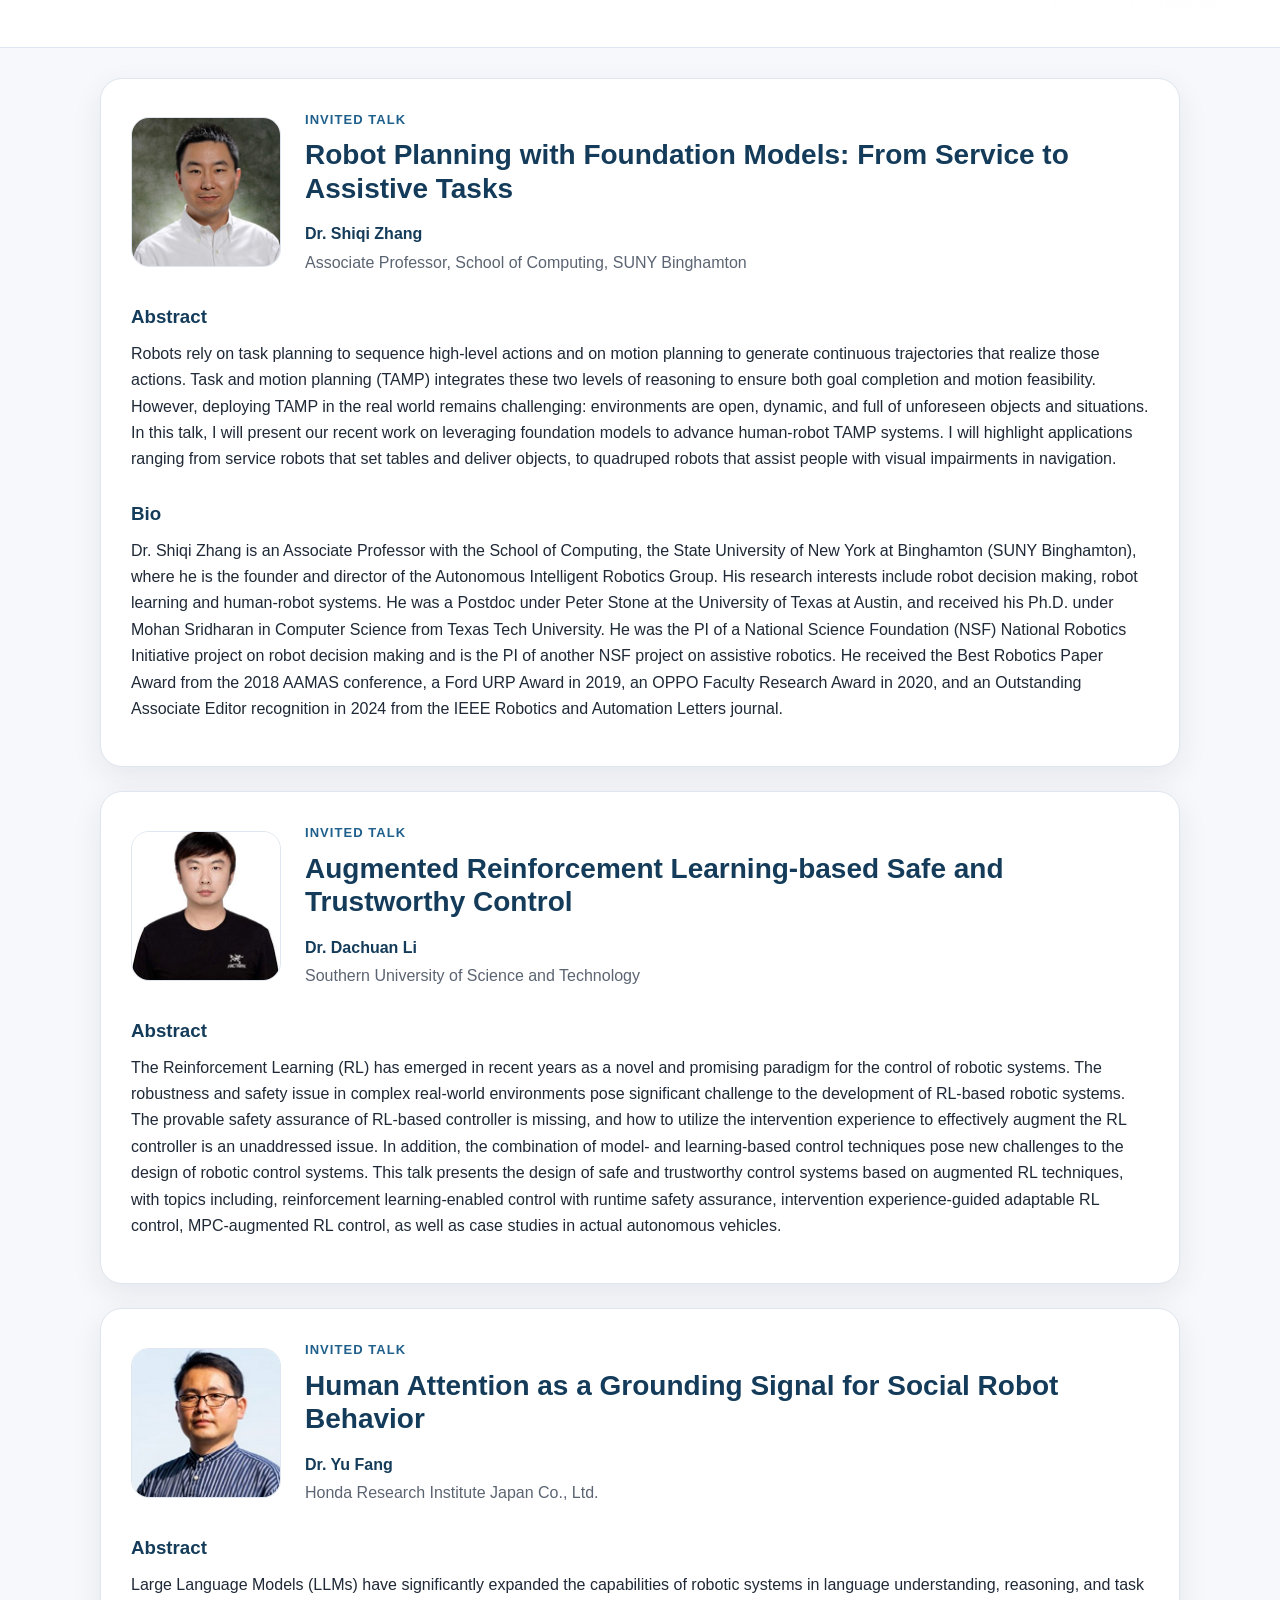
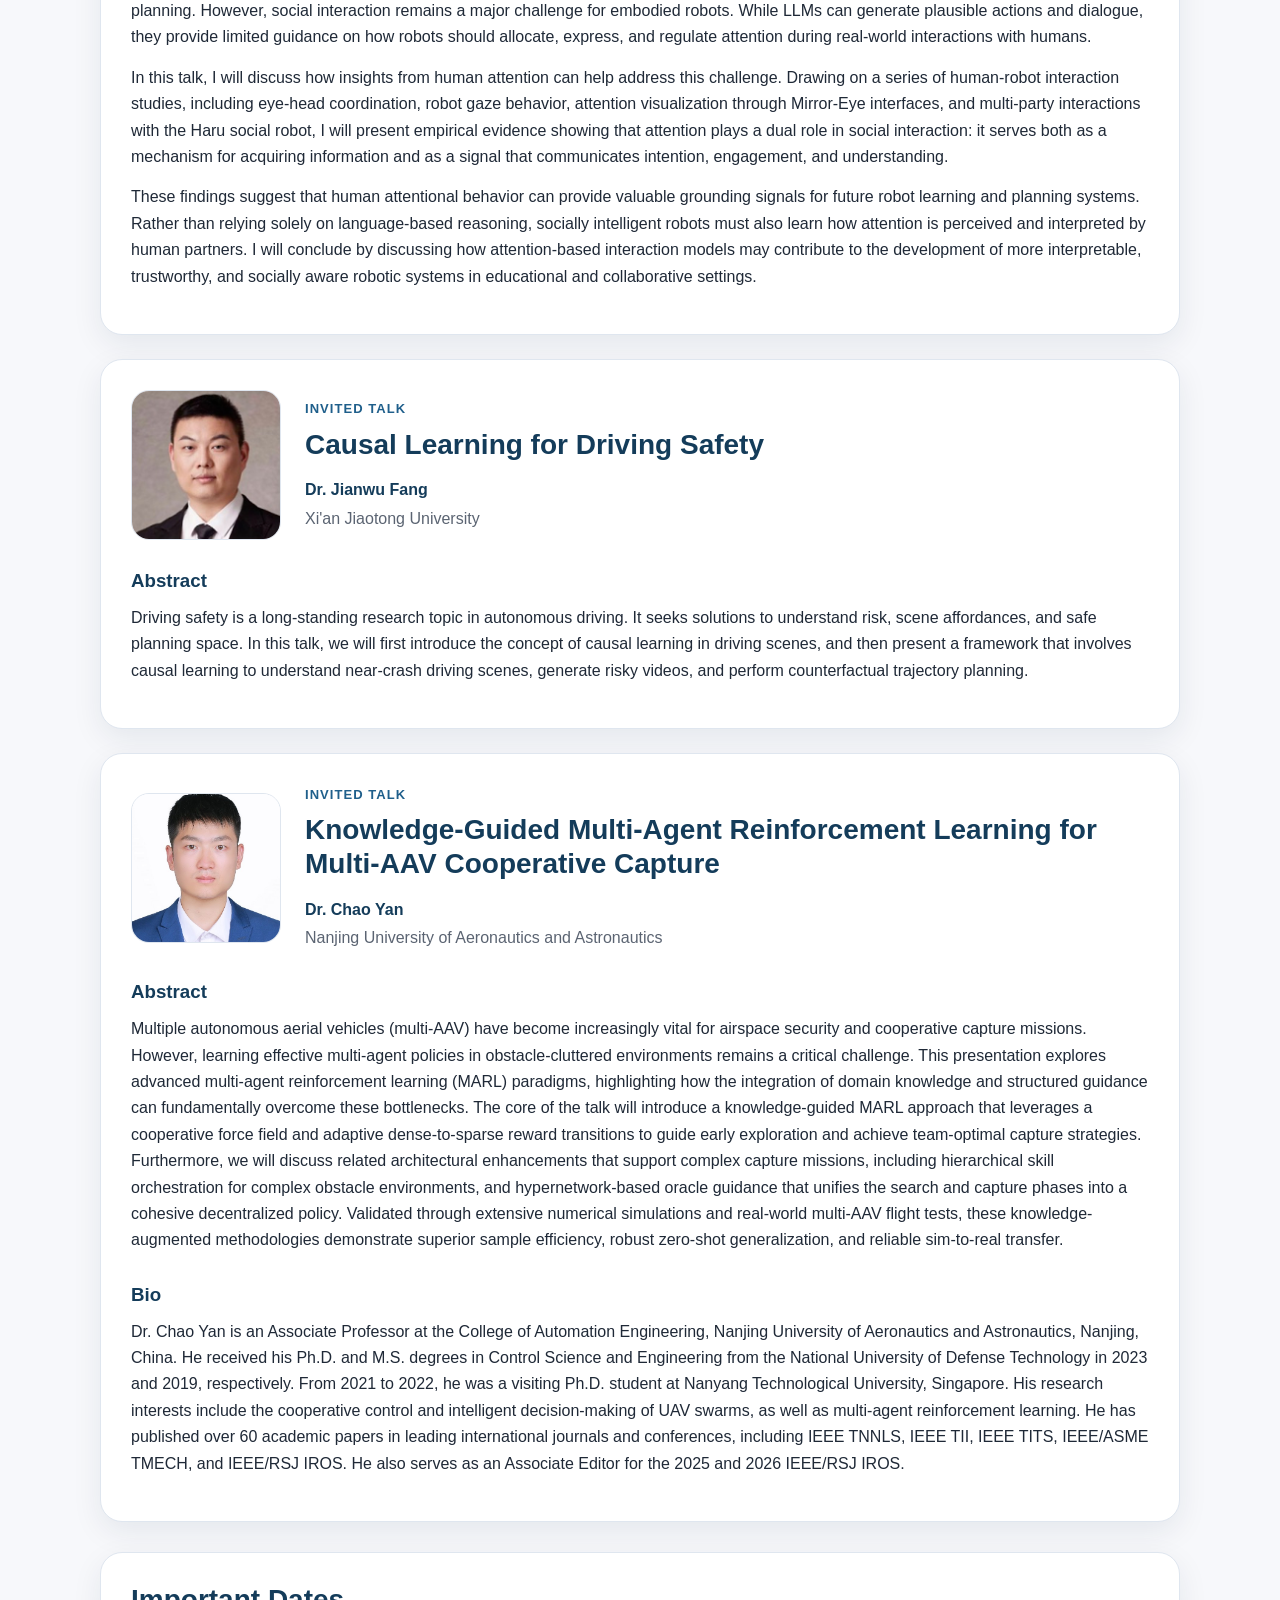
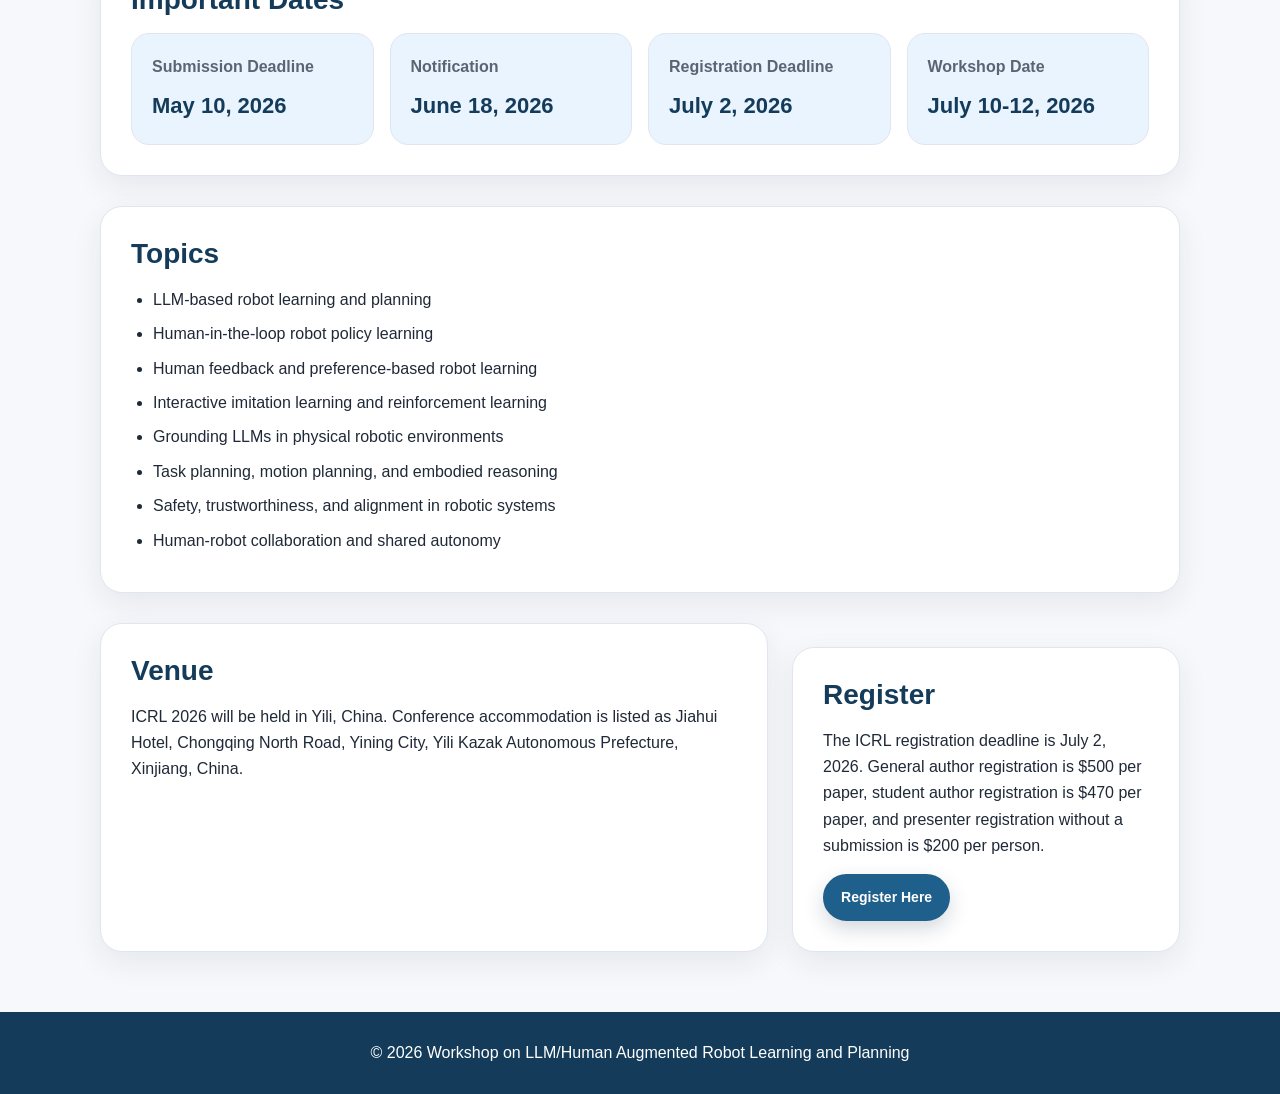
==== commit ebe73530: "Update website content" ====
--- a/index.html
+++ b/index.html
@@ -12,6 +12,7 @@
       <a class="site-name" href="index.html">Workshop 1</a>
       <nav>
         <a class="active" href="index.html">Home</a>
+        <a href="schedule.html">Schedule</a>
         <a href="call-for-contributions.html">Call for Contributions</a>
         <a href="organizers.html">Organizers</a>
       </nav>
@@ -42,6 +43,7 @@
           </li>
         </ul>
         <div class="hero-actions">
+          <a class="button" href="schedule.html">View Schedule</a>
           <a class="button" href="call-for-contributions.html">Call for Contributions</a>
           <a class="button ghost" href="organizers.html">View Organizers</a>
         </div>
@@ -110,7 +112,7 @@
     <div class="talk-header">
       <img
         class="talk-photo"
-        src="https://www.cs.binghamton.edu/~szhang/images/recent.jpg"
+        src="assets/shiqizhang.png"
         alt="Dr. Shiqi Zhang"
       />
       <div>
@@ -151,6 +153,167 @@
       in 2024 from the IEEE Robotics and Automation Letters journal.
     </p>
   </article>
+
+  <article class="card talk-card">
+    <div class="talk-header">
+      <img
+        class="talk-photo"
+        src="assets/dachuanli.png"
+        alt="Dr. Dachuan Li"
+      />
+      <div>
+        <p class="section-label">Invited Talk</p>
+        <h2>Augmented Reinforcement Learning-based Safe and Trustworthy Control</h2>
+        <p class="speaker-name">Dr. Dachuan Li</p>
+        <p class="speaker-affiliation">
+          Southern University of Science and Technology
+        </p>
+      </div>
+    </div>
+
+    <h3>Abstract</h3>
+    <p>
+      The Reinforcement Learning (RL) has emerged in recent years as a novel and
+      promising paradigm for the control of robotic systems. The robustness and safety
+      issue in complex real-world environments pose significant challenge to the
+      development of RL-based robotic systems. The provable safety assurance of RL-based
+      controller is missing, and how to utilize the intervention experience to
+      effectively augment the RL controller is an unaddressed issue. In addition, the
+      combination of model- and learning-based control techniques pose new challenges to
+      the design of robotic control systems. This talk presents the design of safe and
+      trustworthy control systems based on augmented RL techniques, with topics including,
+      reinforcement learning-enabled control with runtime safety assurance, intervention
+      experience-guided adaptable RL control, MPC-augmented RL control, as well as case
+      studies in actual autonomous vehicles.
+    </p>
+  </article>
+
+  <article class="card talk-card">
+    <div class="talk-header">
+      <img
+        class="talk-photo"
+        src="assets/yufang.png"
+        alt="Dr. Yu Fang"
+      />
+      <div>
+        <p class="section-label">Invited Talk</p>
+        <h2>Human Attention as a Grounding Signal for Social Robot Behavior</h2>
+        <p class="speaker-name">Dr. Yu Fang</p>
+        <p class="speaker-affiliation">
+          Honda Research Institute Japan Co., Ltd.
+        </p>
+      </div>
+    </div>
+
+    <h3>Abstract</h3>
+    <p>
+      Large Language Models (LLMs) have significantly expanded the capabilities of
+      robotic systems in language understanding, reasoning, and task planning. However,
+      social interaction remains a major challenge for embodied robots. While LLMs can
+      generate plausible actions and dialogue, they provide limited guidance on how
+      robots should allocate, express, and regulate attention during real-world
+      interactions with humans.
+    </p>
+    <p>
+      In this talk, I will discuss how insights from human attention can help address
+      this challenge. Drawing on a series of human-robot interaction studies, including
+      eye-head coordination, robot gaze behavior, attention visualization through
+      Mirror-Eye interfaces, and multi-party interactions with the Haru social robot, I
+      will present empirical evidence showing that attention plays a dual role in social
+      interaction: it serves both as a mechanism for acquiring information and as a
+      signal that communicates intention, engagement, and understanding.
+    </p>
+    <p>
+      These findings suggest that human attentional behavior can provide valuable
+      grounding signals for future robot learning and planning systems. Rather than
+      relying solely on language-based reasoning, socially intelligent robots must also
+      learn how attention is perceived and interpreted by human partners. I will conclude
+      by discussing how attention-based interaction models may contribute to the
+      development of more interpretable, trustworthy, and socially aware robotic systems
+      in educational and collaborative settings.
+    </p>
+  </article>
+
+  <article class="card talk-card">
+    <div class="talk-header">
+      <img
+        class="talk-photo"
+        src="assets/jianwufang.png"
+        alt="Dr. Jianwu Fang"
+      />
+      <div>
+        <p class="section-label">Invited Talk</p>
+        <h2>Causal Learning for Driving Safety</h2>
+        <p class="speaker-name">Dr. Jianwu Fang</p>
+        <p class="speaker-affiliation">
+          Xi'an Jiaotong University
+        </p>
+      </div>
+    </div>
+
+    <h3>Abstract</h3>
+    <p>
+      Driving safety is a long-standing research topic in autonomous driving. It seeks
+      solutions to understand risk, scene affordances, and safe planning space. In this
+      talk, we will first introduce the concept of causal learning in driving scenes, and
+      then present a framework that involves causal learning to understand near-crash
+      driving scenes, generate risky videos, and perform counterfactual trajectory
+      planning.
+    </p>
+  </article>
+
+  <article class="card talk-card">
+    <div class="talk-header">
+      <img
+        class="talk-photo"
+        src="assets/chaoyan.jpeg"
+        alt="Dr. Chao Yan"
+      />
+      <div>
+        <p class="section-label">Invited Talk</p>
+        <h2>Knowledge-Guided Multi-Agent Reinforcement Learning for Multi-AAV Cooperative Capture</h2>
+        <p class="speaker-name">Dr. Chao Yan</p>
+        <p class="speaker-affiliation">
+          Nanjing University of Aeronautics and Astronautics
+        </p>
+      </div>
+    </div>
+
+    <h3>Abstract</h3>
+    <p>
+      Multiple autonomous aerial vehicles (multi-AAV) have become increasingly vital for
+      airspace security and cooperative capture missions. However, learning effective
+      multi-agent policies in obstacle-cluttered environments remains a critical
+      challenge. This presentation explores advanced multi-agent reinforcement learning
+      (MARL) paradigms, highlighting how the integration of domain knowledge and
+      structured guidance can fundamentally overcome these bottlenecks. The core of the
+      talk will introduce a knowledge-guided MARL approach that leverages a cooperative
+      force field and adaptive dense-to-sparse reward transitions to guide early
+      exploration and achieve team-optimal capture strategies. Furthermore, we will
+      discuss related architectural enhancements that support complex capture missions,
+      including hierarchical skill orchestration for complex obstacle environments, and
+      hypernetwork-based oracle guidance that unifies the search and capture phases into
+      a cohesive decentralized policy. Validated through extensive numerical simulations
+      and real-world multi-AAV flight tests, these knowledge-augmented methodologies
+      demonstrate superior sample efficiency, robust zero-shot generalization, and
+      reliable sim-to-real transfer.
+    </p>
+
+    <h3>Bio</h3>
+    <p>
+      Dr. Chao Yan is an Associate Professor at the College of Automation Engineering,
+      Nanjing University of Aeronautics and Astronautics, Nanjing, China. He received his
+      Ph.D. and M.S. degrees in Control Science and Engineering from the National
+      University of Defense Technology in 2023 and 2019, respectively. From 2021 to
+      2022, he was a visiting Ph.D. student at Nanyang Technological University,
+      Singapore. His research interests include the cooperative control and intelligent
+      decision-making of UAV swarms, as well as multi-agent reinforcement learning. He
+      has published over 60 academic papers in leading international journals and
+      conferences, including IEEE TNNLS, IEEE TII, IEEE TITS, IEEE/ASME TMECH, and
+      IEEE/RSJ IROS. He also serves as an Associate Editor for the 2025 and 2026
+      IEEE/RSJ IROS.
+    </p>
+  </article>
 </section>
 
 
@@ -178,7 +341,7 @@
       </div>
     </section>
 
-    <section class="wrap content-grid">
+    <section class="wrap">
       <article class="card">
         <h2>Topics</h2>
         <ul>
@@ -192,18 +355,6 @@
           <li>Human-robot collaboration and shared autonomy</li>
         </ul>
       </article>
-
-<article class="card">
-  <h2>Workshop Invited Talk</h2>
-  <p>
-    Dr. Shiqi Zhang will give an invited talk titled
-    <strong>Robot Planning with Foundation Models: From Service to Assistive Tasks</strong>.
-  </p>
-  <p>
-    The talk will discuss robot task and motion planning with foundation models,
-    covering applications from service robots to assistive navigation.
-  </p>
-</article>
     </section>
 
     <section class="wrap content-grid">
--- a/style.css
+++ b/style.css
@@ -376,18 +376,14 @@
   width: 260px;
 }
 
-.schedule-speaker-name,
+.schedule-speaker-name {
+  font-weight: 800;
+  color: var(--primary-dark);
+}
+
 .schedule-speaker-affiliation {
-  display: block;
-}
-
-.schedule-speaker-name {
-  font-weight: 800;
-  color: var(--primary-dark);
-}
-
-.schedule-speaker-affiliation {
-  margin-top: 4px;
+  display: inline-block;
+  margin-top: 6px;
   color: var(--muted);
   font-size: 13px;
   line-height: 1.35;
